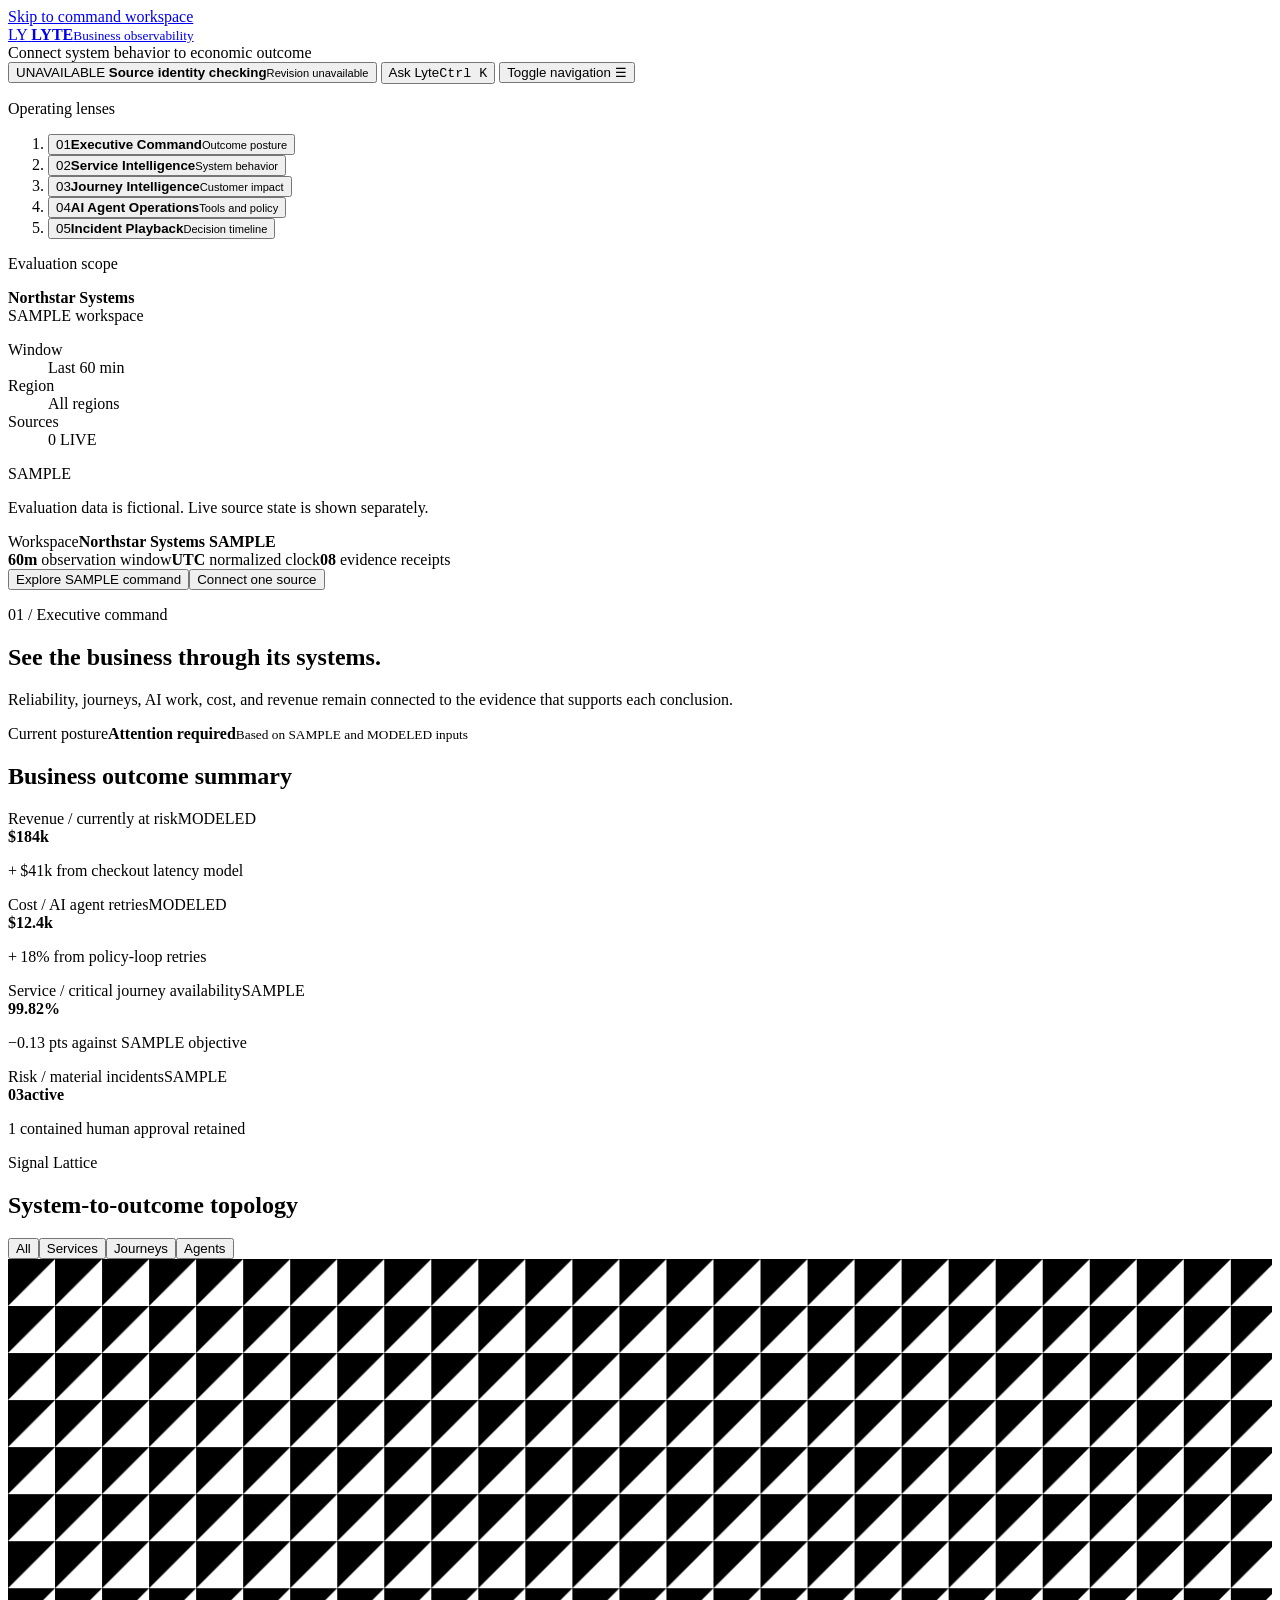
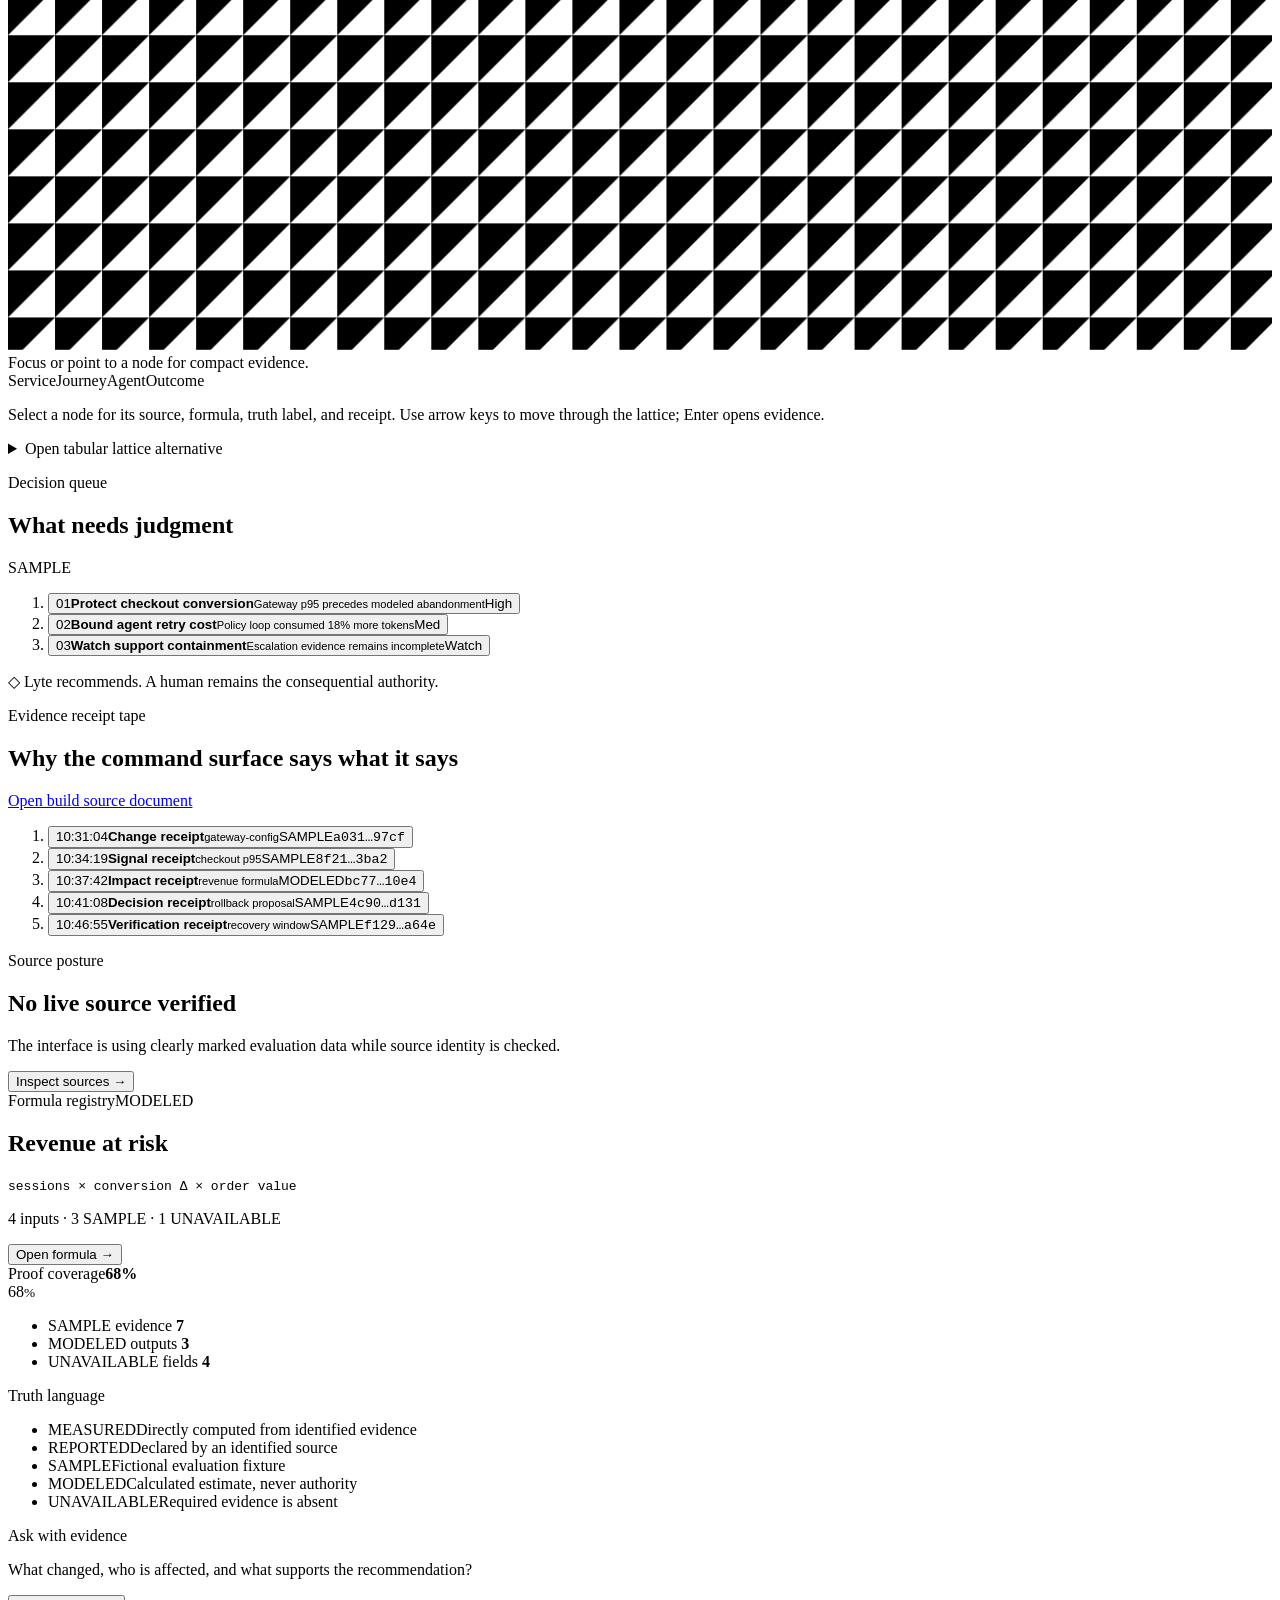
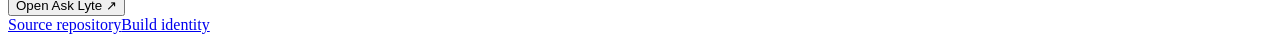
==== lyte/ui/index.html @ d98e23d5 "feat(lyte): ship Enterprise Signal Lattice v4 Operationalize the canonical Lyte enterprise runtime, " ====
<!doctype html>
<html lang="en" data-theme="night">
<head>
  <meta charset="utf-8">
  <meta name="viewport" content="width=device-width, initial-scale=1, viewport-fit=cover">
  <meta name="description" content="Lyte connects service, journey, AI-agent, cost, and business evidence without collapsing truth states.">
  <meta name="color-scheme" content="dark light">
  <meta name="theme-color" content="#080b0a">
  <title>Lyte — Business Observability Command</title>
  <link rel="stylesheet" href="/static/lyte/styles.css">
  <script src="/static/lyte/app.js" defer></script>
</head>
<body>
  <a class="skip-link" href="#main-content">Skip to command workspace</a>
  <div class="ambient-grid" aria-hidden="true"></div>

  <div class="app-shell">
    <header class="topbar">
      <a class="brand" href="#executive" aria-label="Lyte, Business Observability home">
        <span class="brand-mark" aria-hidden="true"><span>L</span><span>Y</span></span>
        <span class="brand-copy"><strong>LYTE</strong><small>Business observability</small></span>
      </a>

      <div class="mission-line" aria-label="Current operating focus">
        <span class="pulse-mark" aria-hidden="true"></span>
        <span>Connect system behavior to economic outcome</span>
      </div>

      <div class="topbar-actions">
        <button class="source-pill" id="source-button" type="button" aria-haspopup="dialog" aria-controls="source-dialog">
          <span class="truth-badge truth-unavailable" id="source-truth">UNAVAILABLE</span>
          <span class="source-pill-copy"><strong id="source-label">Source identity checking</strong><small id="source-revision">Revision unavailable</small></span>
        </button>
        <button class="ask-trigger" id="ask-open" type="button" aria-haspopup="dialog" aria-controls="ask-dialog">
          <span>Ask Lyte</span><kbd>Ctrl K</kbd>
        </button>
        <button class="icon-button mobile-menu" id="mobile-menu" type="button" aria-expanded="false" aria-controls="primary-sidebar">
          <span class="sr-only">Toggle navigation</span>
          <span aria-hidden="true">☰</span>
        </button>
      </div>
    </header>

    <aside class="sidebar" id="primary-sidebar">
      <nav class="primary-nav" aria-label="Lyte operating lenses">
        <p class="nav-label">Operating lenses</p>
        <ol>
          <li><button type="button" data-scene-target="executive" aria-current="page"><span class="nav-index">01</span><span><strong>Executive Command</strong><small>Outcome posture</small></span></button></li>
          <li><button type="button" data-scene-target="services"><span class="nav-index">02</span><span><strong>Service Intelligence</strong><small>System behavior</small></span></button></li>
          <li><button type="button" data-scene-target="journeys"><span class="nav-index">03</span><span><strong>Journey Intelligence</strong><small>Customer impact</small></span></button></li>
          <li><button type="button" data-scene-target="agents"><span class="nav-index">04</span><span><strong>AI Agent Operations</strong><small>Tools and policy</small></span></button></li>
          <li><button type="button" data-scene-target="incidents"><span class="nav-index">05</span><span><strong>Incident Playback</strong><small>Decision timeline</small></span></button></li>
        </ol>
      </nav>

      <section class="sidebar-scope" aria-labelledby="scope-title">
        <div class="section-label" id="scope-title">Evaluation scope</div>
        <p><strong>Northstar Systems</strong><br><span>SAMPLE workspace</span></p>
        <dl>
          <div><dt>Window</dt><dd>Last 60 min</dd></div>
          <div><dt>Region</dt><dd>All regions</dd></div>
          <div><dt>Sources</dt><dd id="sidebar-source-count">0 LIVE</dd></div>
        </dl>
      </section>

      <footer class="sidebar-footer">
        <span class="truth-badge truth-sample">SAMPLE</span>
        <p>Evaluation data is fictional. Live source state is shown separately.</p>
      </footer>
    </aside>

    <main id="main-content" tabindex="-1">
      <section class="workspace-bar" aria-label="Workspace context">
        <div><span class="section-label">Workspace</span><strong>Northstar Systems <span class="truth-badge truth-sample">SAMPLE</span></strong></div>
        <div class="workspace-context"><span><b>60m</b> observation window</span><span><b>UTC</b> normalized clock</span><span><b id="receipt-count">08</b> evidence receipts</span></div>
        <div class="workspace-actions"><button class="quiet-button" type="button" data-scene-target="services">Explore SAMPLE command</button><button class="quiet-button" type="button" data-open-source>Connect one source</button></div>
      </section>

      <section class="scene is-active" id="scene-executive" data-scene="executive" aria-labelledby="executive-title">
        <header class="scene-heading">
          <div><p class="eyebrow">01 / Executive command</p><h1 id="executive-title">See the business through its systems.</h1><p>Reliability, journeys, AI work, cost, and revenue remain connected to the evidence that supports each conclusion.</p></div>
          <div class="scene-posture"><span class="posture-orbit" aria-hidden="true"></span><div><span class="section-label">Current posture</span><strong>Attention required</strong><small>Based on SAMPLE and MODELED inputs</small></div></div>
        </header>

        <section class="outcome-grid" aria-labelledby="outcomes-title">
          <h2 class="sr-only" id="outcomes-title">Business outcome summary</h2>
          <article class="outcome-tile" data-outcome="revenue"><header><span>Revenue / currently at risk</span><span class="truth-badge truth-modeled">MODELED</span></header><strong>$184<span>k</span></strong><p><span class="delta delta-up">+ $41k</span> from checkout latency model</p><div class="microbar" aria-label="Modeled revenue risk, elevated"><span class="microbar-fill fill-68"></span></div></article>
          <article class="outcome-tile" data-outcome="agents"><header><span>Cost / AI agent retries</span><span class="truth-badge truth-modeled">MODELED</span></header><strong>$12.4<span>k</span></strong><p><span class="delta delta-up">+ 18%</span> from policy-loop retries</p><div class="microbar" aria-label="Modeled AI retry cost, moderate"><span class="microbar-fill fill-54"></span></div></article>
          <article class="outcome-tile" data-outcome="availability"><header><span>Service / critical journey availability</span><span class="truth-badge truth-sample">SAMPLE</span></header><strong>99.82<span>%</span></strong><p><span class="delta delta-down">−0.13 pts</span> against SAMPLE objective</p><div class="microbar" aria-label="99.82 percent sample availability"><span class="microbar-fill fill-82"></span></div></article>
          <article class="outcome-tile" data-outcome="incidents"><header><span>Risk / material incidents</span><span class="truth-badge truth-sample">SAMPLE</span></header><strong>03<span>active</span></strong><p><span class="delta delta-neutral">1 contained</span> human approval retained</p><div class="microbar" aria-label="Three sample incidents"><span class="microbar-fill fill-36"></span></div></article>
        </section>

        <div class="executive-grid">
          <section class="panel lattice-panel" aria-labelledby="lattice-title">
            <header class="panel-header">
              <div><p class="eyebrow">Signal Lattice</p><h2 id="lattice-title">System-to-outcome topology</h2></div>
              <div class="segmented-control" role="group" aria-label="Filter signal lattice"><button type="button" data-lattice-filter="all" aria-pressed="true">All</button><button type="button" data-lattice-filter="service" aria-pressed="false">Services</button><button type="button" data-lattice-filter="journey" aria-pressed="false">Journeys</button><button type="button" data-lattice-filter="agent" aria-pressed="false">Agents</button></div>
            </header>
            <div class="lattice-stage">
              <svg id="signal-lattice" viewBox="0 0 860 470" role="group" aria-labelledby="lattice-title" aria-describedby="lattice-instructions">
                <defs><pattern id="lattice-grid-pattern" width="32" height="32" patternUnits="userSpaceOnUse"><path class="lattice-grid-line" d="M 32 0 L 0 0 0 32"></path></pattern><marker id="edge-arrow" markerWidth="8" markerHeight="8" refX="7" refY="4" orient="auto"><path class="edge-arrow" d="M0,0 L8,4 L0,8 Z"></path></marker></defs>
                <rect class="lattice-grid-surface" width="860" height="470" fill="url(#lattice-grid-pattern)"></rect><g id="lattice-edges" aria-hidden="true"></g><g id="lattice-nodes"></g>
              </svg>
              <output class="lattice-preview" id="lattice-preview">Focus or point to a node for compact evidence.</output>
              <div class="lattice-key" aria-hidden="true"><span class="key-service">Service</span><span class="key-journey">Journey</span><span class="key-agent">Agent</span><span class="key-outcome">Outcome</span></div>
            </div>
            <p class="interaction-hint" id="lattice-instructions">Select a node for its source, formula, truth label, and receipt. Use arrow keys to move through the lattice; Enter opens evidence.</p>
            <details class="text-alternative"><summary>Open tabular lattice alternative</summary><div class="table-scroll" tabindex="0"><table><caption>Signal Lattice text alternative</caption><thead><tr><th scope="col">Node</th><th scope="col">Layer</th><th scope="col">State</th><th scope="col">Truth</th><th scope="col">Source</th></tr></thead><tbody>
              <tr><th scope="row">API gateway</th><td>Service</td><td>Elevated latency</td><td>SAMPLE</td><td>OTLP evaluation fixture</td></tr><tr><th scope="row">Identity policy</th><td>Service</td><td>Nominal</td><td>SAMPLE</td><td>OTLP evaluation fixture</td></tr><tr><th scope="row">Checkout journey</th><td>Journey</td><td>Degraded</td><td>MODELED</td><td>Journey impact model</td></tr><tr><th scope="row">Support journey</th><td>Journey</td><td>Watching</td><td>SAMPLE</td><td>Evaluation fixture</td></tr><tr><th scope="row">Resolution agent</th><td>Agent</td><td>Retrying</td><td>SAMPLE</td><td>Agent trace fixture</td></tr><tr><th scope="row">Policy agent</th><td>Agent</td><td>Constrained</td><td>SAMPLE</td><td>Policy receipt fixture</td></tr><tr><th scope="row">Revenue at risk</th><td>Outcome</td><td>$184k</td><td>MODELED</td><td>Economic impact model</td></tr><tr><th scope="row">Retention pressure</th><td>Outcome</td><td>Moderate</td><td>MODELED</td><td>Journey impact model</td></tr>
            </tbody></table></div></details>
          </section>

          <aside class="panel decision-stack" aria-labelledby="decision-title">
            <header class="panel-header"><div><p class="eyebrow">Decision queue</p><h2 id="decision-title">What needs judgment</h2></div><span class="truth-badge truth-sample">SAMPLE</span></header>
            <ol><li><button type="button" data-decision="checkout"><span class="decision-rank">01</span><span><strong>Protect checkout conversion</strong><small>Gateway p95 precedes modeled abandonment</small></span><span class="risk-high">High</span></button></li><li><button type="button" data-decision="agent"><span class="decision-rank">02</span><span><strong>Bound agent retry cost</strong><small>Policy loop consumed 18% more tokens</small></span><span class="risk-medium">Med</span></button></li><li><button type="button" data-decision="support"><span class="decision-rank">03</span><span><strong>Watch support containment</strong><small>Escalation evidence remains incomplete</small></span><span class="risk-watch">Watch</span></button></li></ol>
            <p class="authority-note"><span aria-hidden="true">◇</span> Lyte recommends. A human remains the consequential authority.</p>
          </aside>
        </div>
      </section>

      <section class="scene" id="scene-services" data-scene="services" aria-labelledby="services-title" hidden>
        <header class="scene-heading compact-heading"><div><p class="eyebrow">02 / Service intelligence</p><h1 id="services-title">Read the system as a living dependency graph.</h1><p>Latency, errors, change events, ownership, and customer consequences occupy one inspectable service surface.</p></div><div class="scene-stat"><span class="truth-badge truth-sample">SAMPLE</span><strong>7 / 9</strong><small>services within objective</small></div></header>
        <div class="scene-toolbar" role="group" aria-label="Filter services"><button type="button" data-service-filter="all" aria-pressed="true">All services <span>09</span></button><button type="button" data-service-filter="attention" aria-pressed="false">Needs attention <span>02</span></button><button type="button" data-service-filter="changed" aria-pressed="false">Recently changed <span>03</span></button></div>
        <div class="service-layout">
          <section class="panel service-map" aria-labelledby="service-map-title">
            <header class="panel-header"><div><p class="eyebrow">Dependency field</p><h2 id="service-map-title">Critical path services</h2></div><span class="freshness">SAMPLE · 10:42:18 UTC</span></header>
            <div class="service-cards">
              <article class="service-card state-attention" data-service-state="attention changed"><div class="service-card-top"><span class="service-symbol">GW</span><span class="truth-badge truth-sample">SAMPLE</span></div><h3>API gateway</h3><p>Routes checkout, account, and agent traffic.</p><dl><div><dt>p95</dt><dd>612 ms</dd></div><div><dt>Error</dt><dd>2.8%</dd></div><div><dt>Owner</dt><dd>Edge</dd></div></dl><button type="button" data-inspect-node="gateway">Inspect service evidence</button></article>
              <article class="service-card state-healthy" data-service-state="changed"><div class="service-card-top"><span class="service-symbol">ID</span><span class="truth-badge truth-sample">SAMPLE</span></div><h3>Identity policy</h3><p>Evaluates authentication and authorization.</p><dl><div><dt>p95</dt><dd>84 ms</dd></div><div><dt>Error</dt><dd>0.1%</dd></div><div><dt>Owner</dt><dd>Trust</dd></div></dl><button type="button" data-inspect-node="identity">Inspect service evidence</button></article>
              <article class="service-card state-attention" data-service-state="attention"><div class="service-card-top"><span class="service-symbol">CK</span><span class="truth-badge truth-sample">SAMPLE</span></div><h3>Checkout core</h3><p>Prices, reserves, and commits customer orders.</p><dl><div><dt>p95</dt><dd>884 ms</dd></div><div><dt>Error</dt><dd>1.9%</dd></div><div><dt>Owner</dt><dd>Commerce</dd></div></dl><button type="button" data-inspect-node="checkout">Inspect journey evidence</button></article>
              <article class="service-card state-healthy" data-service-state="changed"><div class="service-card-top"><span class="service-symbol">RC</span><span class="truth-badge truth-sample">SAMPLE</span></div><h3>Receipt ledger</h3><p>Preserves evidence and decision lineage.</p><dl><div><dt>p95</dt><dd>112 ms</dd></div><div><dt>Error</dt><dd>0.0%</dd></div><div><dt>Owner</dt><dd>Evidence</dd></div></dl><button type="button" data-receipt="rcpt-sample-8f21">Inspect receipt chain</button></article>
            </div>
          </section>
          <aside class="panel change-rail" aria-labelledby="change-title"><header class="panel-header"><div><p class="eyebrow">Change correlation</p><h2 id="change-title">What moved first</h2></div></header><ol class="event-rail"><li><time>10:31</time><span><strong>gateway-config</strong><small>Timeout policy changed</small></span><span class="truth-badge truth-sample">SAMPLE</span></li><li><time>10:34</time><span><strong>checkout p95</strong><small>Threshold crossed</small></span><span class="truth-badge truth-sample">SAMPLE</span></li><li><time>10:37</time><span><strong>conversion model</strong><small>Risk estimate increased</small></span><span class="truth-badge truth-modeled">MODELED</span></li></ol></aside>
        </div>
      </section>

      <section class="scene" id="scene-journeys" data-scene="journeys" aria-labelledby="journeys-title" hidden>
        <header class="scene-heading compact-heading"><div><p class="eyebrow">03 / Journey intelligence</p><h1 id="journeys-title">Follow customer intent across service boundaries.</h1><p>Journey health stays traceable to steps, services, economic formulas, and the evidence coverage behind the model.</p></div><div class="scene-stat"><span class="truth-badge truth-modeled">MODELED</span><strong>$184k</strong><small>revenue currently at risk</small></div></header>
        <section class="panel journey-canvas" aria-labelledby="journey-canvas-title">
          <header class="panel-header"><div><p class="eyebrow">Checkout conversion</p><h2 id="journey-canvas-title">Journey pressure map</h2></div><div class="journey-score"><span>Health</span><strong>72</strong><small>/ 100 · MODELED</small></div></header>
          <ol class="journey-steps" aria-label="Checkout journey steps"><li><button type="button" data-journey-step="discover" aria-pressed="true"><span class="step-index">01</span><span><strong>Discover</strong><small>Nominal</small></span><span class="step-state state-good">98</span></button></li><li><button type="button" data-journey-step="configure" aria-pressed="false"><span class="step-index">02</span><span><strong>Configure</strong><small>Watching</small></span><span class="step-state state-watch">88</span></button></li><li><button type="button" data-journey-step="checkout" aria-pressed="false"><span class="step-index">03</span><span><strong>Checkout</strong><small>Degraded</small></span><span class="step-state state-bad">61</span></button></li><li><button type="button" data-journey-step="activate" aria-pressed="false"><span class="step-index">04</span><span><strong>Activate</strong><small>Nominal</small></span><span class="step-state state-good">96</span></button></li></ol>
          <div class="journey-detail" id="journey-detail" aria-live="polite"><div><span class="section-label">Selected step</span><h3 id="journey-step-name">Discover</h3><p id="journey-step-summary">Acquisition traffic enters through the product catalog with no modeled material impact.</p></div><dl><div><dt>Service</dt><dd id="journey-service">catalog-edge</dd></div><div><dt>Signal</dt><dd id="journey-signal">p95 146 ms</dd></div><div><dt>Outcome</dt><dd id="journey-outcome">No material impact</dd></div><div><dt>Truth</dt><dd><span class="truth-badge truth-sample" id="journey-truth">SAMPLE</span></dd></div></dl></div>
        </section>
        <div class="two-panel-grid">
          <section class="panel formula-card" aria-labelledby="formula-title"><header class="panel-header"><div><p class="eyebrow">Economic formula</p><h2 id="formula-title">Revenue at risk</h2></div><span class="truth-badge truth-modeled">MODELED</span></header><code>affected_sessions × baseline_conversion × observed_delta × order_value</code><p>Every term is exposed. Missing baselines return <span class="truth-badge truth-unavailable">UNAVAILABLE</span>, never zero.</p><button type="button" data-decision="checkout">Inspect formula inputs</button></section>
          <section class="panel coverage-card" aria-labelledby="coverage-title"><header class="panel-header"><div><p class="eyebrow">Evidence coverage</p><h2 id="coverage-title">Model support</h2></div><strong>75%</strong></header><ul><li><span>Service latency</span><span class="truth-badge truth-sample">SAMPLE</span></li><li><span>Session volume</span><span class="truth-badge truth-sample">SAMPLE</span></li><li><span>Order value</span><span class="truth-badge truth-sample">SAMPLE</span></li><li><span>Customer segment</span><span class="truth-badge truth-unavailable">UNAVAILABLE</span></li></ul></section>
        </div>
      </section>

      <section class="scene" id="scene-agents" data-scene="agents" aria-labelledby="agents-title" hidden>
        <header class="scene-heading compact-heading"><div><p class="eyebrow">04 / AI agent operations</p><h1 id="agents-title">Observe agent work without granting silent authority.</h1><p>Tool calls, policy decisions, retries, cost, handoffs, and human approvals stay on the same evidence plane.</p></div><div class="scene-stat"><span class="truth-badge truth-sample">SAMPLE</span><strong>94.1%</strong><small>policy-conformant runs</small></div></header>
        <div class="agent-layout">
          <section class="panel agent-fleet" aria-labelledby="agent-fleet-title"><header class="panel-header"><div><p class="eyebrow">Agent fleet</p><h2 id="agent-fleet-title">Active evaluation runs</h2></div><span class="freshness">SAMPLE · 12 runs</span></header>
            <div class="agent-row agent-warning"><span class="agent-glyph" aria-hidden="true">R</span><span><strong>Resolution agent</strong><small>Incident triage · 4 tool calls</small></span><span><b>3 retries</b><small>$4.82 MODELED</small></span><span class="truth-badge truth-sample">SAMPLE</span><button type="button" data-inspect-node="resolution-agent">Inspect run</button></div>
            <div class="agent-row"><span class="agent-glyph" aria-hidden="true">P</span><span><strong>Policy agent</strong><small>Authorization review · 7 gates</small></span><span><b>0 retries</b><small>$0.94 MODELED</small></span><span class="truth-badge truth-sample">SAMPLE</span><button type="button" data-inspect-node="policy-agent">Inspect run</button></div>
            <div class="agent-row"><span class="agent-glyph" aria-hidden="true">C</span><span><strong>Cost analyst</strong><small>Variance explanation · 2 sources</small></span><span><b>1 retry</b><small>$1.18 MODELED</small></span><span class="truth-badge truth-sample">SAMPLE</span><button type="button" data-receipt="rcpt-sample-4c90">Inspect run</button></div>
          </section>
          <aside class="panel authority-rail" aria-labelledby="authority-title"><header class="panel-header"><div><p class="eyebrow">Authority boundary</p><h2 id="authority-title">Consequential action gate</h2></div></header><div class="authority-core"><span aria-hidden="true">◇</span><strong>Human approval required</strong><p>No evaluation agent can change production, customer, financial, legal, or security state.</p></div><ol><li class="is-complete"><span>01</span><p><strong>Evidence gathered</strong><small>SAMPLE trace set</small></p></li><li class="is-complete"><span>02</span><p><strong>Policy evaluated</strong><small>7 constraints passed</small></p></li><li class="is-current"><span>03</span><p><strong>Human review</strong><small>Awaiting named authority</small></p></li><li><span>04</span><p><strong>Action receipt</strong><small>Not created</small></p></li></ol></aside>
        </div>
        <section class="panel tool-trace" aria-labelledby="tool-trace-title"><header class="panel-header"><div><p class="eyebrow">Tool-call lineage</p><h2 id="tool-trace-title">Resolution agent / run sample-4b17</h2></div><span class="truth-badge truth-sample">SAMPLE</span></header><ol><li><time>10:38:12.041</time><span><b>read_service_health</b><small>gateway, checkout-core</small></span><em>ALLOW</em></li><li><time>10:38:12.284</time><span><b>query_receipts</b><small>incident sample-inc-204</small></span><em>ALLOW</em></li><li><time>10:38:12.631</time><span><b>propose_rollback</b><small>gateway-config sample-r17</small></span><em class="gate-review">REVIEW</em></li></ol></section>
      </section>

      <section class="scene" id="scene-incidents" data-scene="incidents" aria-labelledby="incidents-title" hidden>
        <header class="scene-heading compact-heading"><div><p class="eyebrow">05 / Incident playback</p><h1 id="incidents-title">Replay what changed, what was known, and who decided.</h1><p>A source-bound timeline preserves system signals, customer impact, agent work, human judgment, and verification as separate events.</p></div><div class="scene-stat"><span class="truth-badge truth-sample">SAMPLE</span><strong>INC-204</strong><small>checkout latency</small></div></header>
        <section class="panel playback" aria-labelledby="playback-title">
          <header class="panel-header"><div><p class="eyebrow">Decision timeline</p><h2 id="playback-title">Incident INC-204</h2></div><div class="playback-controls"><button type="button" id="playback-toggle" aria-pressed="false"><span aria-hidden="true">▶</span><span>Play</span></button><output id="playback-position" for="incident-scrubber">10:31:04 · Change observed</output></div></header>
          <label class="scrubber-label" for="incident-scrubber"><span>10:31</span><span>10:46</span></label><input id="incident-scrubber" type="range" min="0" max="4" step="1" value="0" aria-label="Incident playback time">
          <ol class="playback-events"><li><button type="button" data-playback-index="0" aria-current="step"><time>10:31:04</time><span><strong>Change observed</strong><small>gateway timeout policy</small></span><span class="truth-badge truth-sample">SAMPLE</span></button></li><li><button type="button" data-playback-index="1"><time>10:34:19</time><span><strong>Service objective crossed</strong><small>checkout-core p95</small></span><span class="truth-badge truth-sample">SAMPLE</span></button></li><li><button type="button" data-playback-index="2"><time>10:37:42</time><span><strong>Business impact modeled</strong><small>conversion and revenue</small></span><span class="truth-badge truth-modeled">MODELED</span></button></li><li><button type="button" data-playback-index="3"><time>10:41:08</time><span><strong>Rollback proposed</strong><small>agent recommendation</small></span><span class="truth-badge truth-sample">SAMPLE</span></button></li><li><button type="button" data-playback-index="4"><time>10:46:55</time><span><strong>Recovery verified</strong><small>human-approved observation</small></span><span class="truth-badge truth-sample">SAMPLE</span></button></li></ol>
          <div class="playback-detail" aria-live="polite"><span class="event-orbit" aria-hidden="true"></span><div><span class="section-label" id="playback-kind">SYSTEM CHANGE · SAMPLE</span><h3 id="playback-event-title">Gateway timeout policy changed</h3><p id="playback-event-copy">Evaluation fixture sample-r17 changed the upstream timeout from 800 ms to 400 ms. No production action is represented.</p></div><dl><div><dt>Source</dt><dd id="playback-source">GitHub fixture</dd></div><div><dt>Receipt</dt><dd id="playback-receipt">rcpt-sample-a031</dd></div></dl></div>
        </section>
        <div class="two-panel-grid"><section class="panel verification-card" aria-labelledby="verification-title"><header class="panel-header"><div><p class="eyebrow">Recovery proof</p><h2 id="verification-title">Verification stayed separate</h2></div><span class="truth-badge truth-sample">SAMPLE</span></header><dl><div><dt>Service p95</dt><dd>212 ms</dd></div><div><dt>Error rate</dt><dd>0.2%</dd></div><div><dt>Journey health</dt><dd>92 / 100 <small>MODELED</small></dd></div><div><dt>Human approver</dt><dd>Evaluation operator</dd></div></dl></section><section class="panel counterfactual-card" aria-labelledby="counterfactual-title"><header class="panel-header"><div><p class="eyebrow">Counterfactual</p><h2 id="counterfactual-title">If no action was taken</h2></div><span class="truth-badge truth-modeled">MODELED</span></header><p class="counterfactual-value">$263k <small>estimated revenue at risk over 4h</small></p><button type="button" data-decision="checkout">Inspect assumptions</button></section></div>
      </section>

      <section class="evidence-section" aria-labelledby="evidence-tape-title">
        <header class="panel-header"><div><p class="eyebrow">Evidence receipt tape</p><h2 id="evidence-tape-title">Why the command surface says what it says</h2></div><a href="/.well-known/szl-source.json">Open build source document</a></header>
        <ol class="evidence-tape"><li><button type="button" data-receipt="rcpt-sample-a031"><time>10:31:04</time><span><strong>Change receipt</strong><small>gateway-config</small></span><span class="truth-badge truth-sample">SAMPLE</span><code>a031…97cf</code></button></li><li><button type="button" data-receipt="rcpt-sample-8f21"><time>10:34:19</time><span><strong>Signal receipt</strong><small>checkout p95</small></span><span class="truth-badge truth-sample">SAMPLE</span><code>8f21…3ba2</code></button></li><li><button type="button" data-receipt="rcpt-model-bc77"><time>10:37:42</time><span><strong>Impact receipt</strong><small>revenue formula</small></span><span class="truth-badge truth-modeled">MODELED</span><code>bc77…10e4</code></button></li><li><button type="button" data-receipt="rcpt-sample-4c90"><time>10:41:08</time><span><strong>Decision receipt</strong><small>rollback proposal</small></span><span class="truth-badge truth-sample">SAMPLE</span><code>4c90…d131</code></button></li><li><button type="button" data-receipt="rcpt-sample-f129"><time>10:46:55</time><span><strong>Verification receipt</strong><small>recovery window</small></span><span class="truth-badge truth-sample">SAMPLE</span><code>f129…a64e</code></button></li></ol>
      </section>
    </main>

    <aside class="evidence-rail" aria-label="Source, formula, and proof status">
      <section class="rail-panel source-panel"><header><span class="section-label">Source posture</span><span class="status-light status-unknown" id="source-light" aria-hidden="true"></span></header><h2 id="rail-source-title">No live source verified</h2><p id="rail-source-copy">The interface is using clearly marked evaluation data while source identity is checked.</p><button class="rail-action" type="button" data-open-source>Inspect sources <span aria-hidden="true">→</span></button></section>
      <section class="rail-panel"><header><span class="section-label">Formula registry</span><span class="truth-badge truth-modeled">MODELED</span></header><h2>Revenue at risk</h2><code>sessions × conversion Δ × order value</code><p>4 inputs · 3 SAMPLE · 1 UNAVAILABLE</p><button class="rail-action" type="button" data-decision="checkout">Open formula <span aria-hidden="true">→</span></button></section>
      <section class="rail-panel"><header><span class="section-label">Proof coverage</span><strong>68%</strong></header><div class="coverage-ring" role="img" aria-label="Sample proof coverage 68 percent"><span>68<small>%</small></span></div><ul class="coverage-legend"><li><span class="legend-dot dot-sample"></span>SAMPLE evidence <b>7</b></li><li><span class="legend-dot dot-modeled"></span>MODELED outputs <b>3</b></li><li><span class="legend-dot dot-unavailable"></span>UNAVAILABLE fields <b>4</b></li></ul></section>
      <section class="rail-panel truth-legend"><header><span class="section-label">Truth language</span></header><ul><li><span class="truth-badge truth-measured">MEASURED</span><span>Directly computed from identified evidence</span></li><li><span class="truth-badge truth-reported">REPORTED</span><span>Declared by an identified source</span></li><li><span class="truth-badge truth-sample">SAMPLE</span><span>Fictional evaluation fixture</span></li><li><span class="truth-badge truth-modeled">MODELED</span><span>Calculated estimate, never authority</span></li><li><span class="truth-badge truth-unavailable">UNAVAILABLE</span><span>Required evidence is absent</span></li></ul></section>
      <section class="rail-panel command-prompt"><span class="section-label">Ask with evidence</span><p>What changed, who is affected, and what supports the recommendation?</p><button type="button" data-open-ask>Open Ask Lyte <span aria-hidden="true">↗</span></button></section>
      <footer class="rail-footer"><a href="https://github.com/szl-holdings/lyte-services" rel="noopener">Source repository</a><a href="/api/build-info">Build identity</a></footer>
    </aside>
  </div>

  <div class="drawer-scrim" id="drawer-scrim" hidden></div>
  <aside class="detail-drawer" id="signal-drawer" role="dialog" aria-modal="false" aria-labelledby="drawer-title" aria-describedby="drawer-summary" hidden>
    <header><div><p class="eyebrow" id="drawer-kicker">Signal evidence</p><h2 id="drawer-title">Signal detail</h2></div><button class="icon-button" id="drawer-close" type="button"><span class="sr-only">Close signal detail</span><span aria-hidden="true">×</span></button></header>
    <div class="drawer-body"><span class="truth-badge truth-unavailable" id="drawer-truth">UNAVAILABLE</span><p id="drawer-summary">Select a signal to inspect its evidence.</p><dl><div><dt>Source</dt><dd id="drawer-source">UNAVAILABLE</dd></div><div><dt>Formula</dt><dd id="drawer-formula">UNAVAILABLE</dd></div><div><dt>Receipt</dt><dd id="drawer-receipt">UNAVAILABLE</dd></div><div><dt>Observed at</dt><dd id="drawer-observed">UNAVAILABLE</dd></div></dl><section><h3>Why it matters</h3><p id="drawer-impact">No evidence selected.</p></section></div>
  </aside>

  <dialog class="command-dialog" id="ask-dialog" aria-labelledby="ask-title">
    <div class="dialog-shell">
      <header><div><p class="eyebrow">Evidence-grounded command palette</p><h2 id="ask-title">Ask Lyte</h2></div><button class="icon-button" type="button" data-dialog-close="ask-dialog"><span class="sr-only">Close Ask Lyte</span><span aria-hidden="true">×</span></button></header>
      <form id="ask-form"><label for="ask-input">Question for this workspace</label><div class="ask-field"><input id="ask-input" name="question" type="text" minlength="3" maxlength="600" required autocomplete="off" placeholder="What changed before checkout revenue risk increased?"><button type="submit">Ask with evidence</button></div><div class="prompt-chips" aria-label="Suggested questions"><button type="button" data-ask-prompt="What changed before checkout degraded?">What changed?</button><button type="button" data-ask-prompt="Which customers are modeled to be affected?">Who is affected?</button><button type="button" data-ask-prompt="What evidence supports the rollback recommendation?">Show the evidence</button></div></form>
      <section class="ask-result" id="ask-result" aria-live="polite" aria-busy="false"><header><span class="truth-badge truth-unavailable" id="ask-truth">UNAVAILABLE</span><span id="ask-result-state">No answer requested</span></header><p id="ask-answer">Ask Lyte returns an answer, truth label, and source references when the API is available.</p><ul id="ask-sources"><li>No evidence references returned.</li></ul></section>
      <footer><span>Ctrl/Command + K opens this palette</span><span>Esc closes</span></footer>
    </div>
  </dialog>

  <dialog class="source-dialog" id="source-dialog" aria-labelledby="source-dialog-title">
    <div class="dialog-shell"><header><div><p class="eyebrow">Source and revision status</p><h2 id="source-dialog-title">Evidence connections</h2></div><button class="icon-button" type="button" data-dialog-close="source-dialog"><span class="sr-only">Close source status</span><span aria-hidden="true">×</span></button></header><p class="dialog-intro">A reachable endpoint is not automatically a live data source. Each connection retains its own truth and availability state.</p><div class="source-list"><article><span class="source-icon" aria-hidden="true">GH</span><div><strong>GitHub Actions</strong><small id="github-source-copy">Read-only source not verified</small></div><span class="truth-badge truth-unavailable" id="github-source-truth">UNAVAILABLE</span></article><article><span class="source-icon" aria-hidden="true">OT</span><div><strong>OpenTelemetry</strong><small>Evaluation fixture only</small></div><span class="truth-badge truth-sample">SAMPLE</span></article><article><span class="source-icon" aria-hidden="true">CX</span><div><strong>Customer journey events</strong><small>Evaluation fixture only</small></div><span class="truth-badge truth-sample">SAMPLE</span></article><article><span class="source-icon" aria-hidden="true">$</span><div><strong>Economic baselines</strong><small>No live baseline configured</small></div><span class="truth-badge truth-unavailable">UNAVAILABLE</span></article></div><footer><a href="/api/lyte/v2/sources">Open source API</a><button type="button" data-dialog-close="source-dialog">Done</button></footer></div>
  </dialog>

  <div class="sr-only" id="app-live" role="status" aria-live="polite" aria-atomic="true"></div>
  <noscript><div class="noscript-banner">Lyte requires JavaScript for the interactive lattice and command palette. The tabular evidence alternative remains available above.</div></noscript>
</body>
</html>
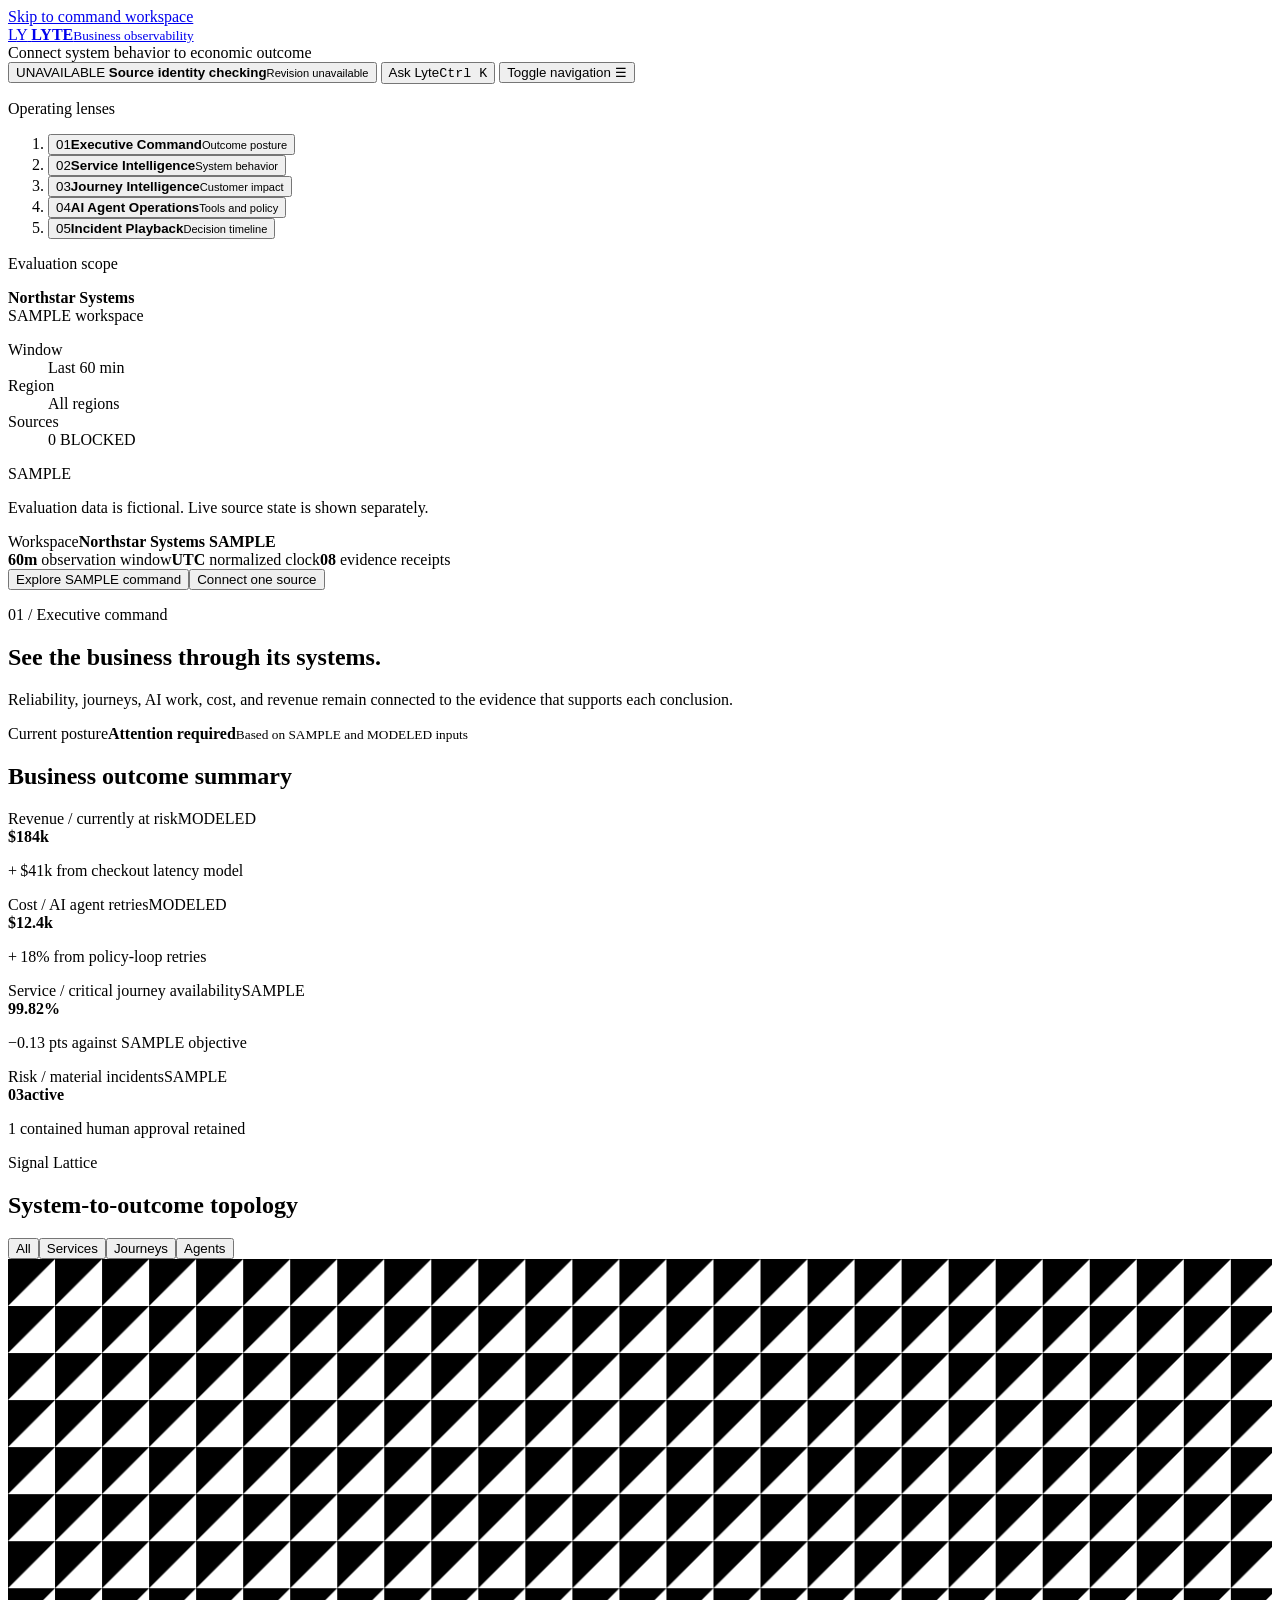
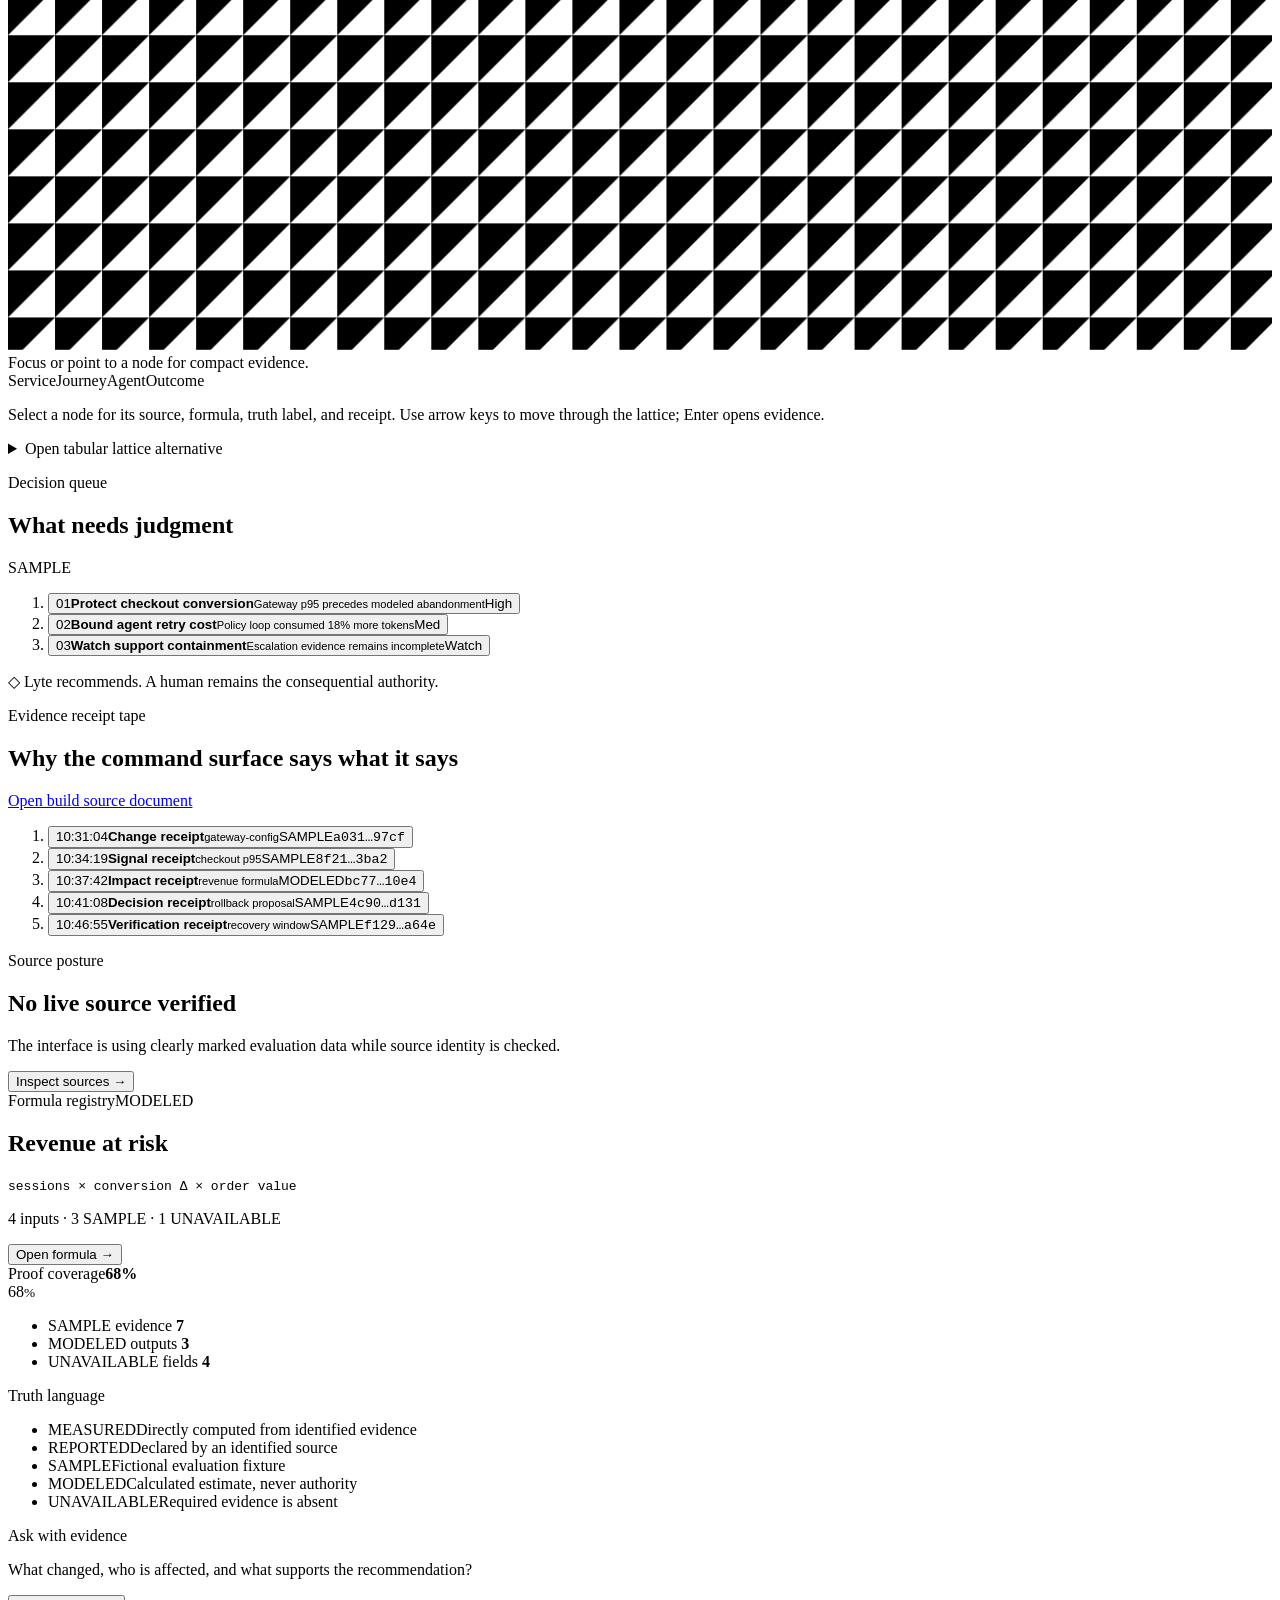
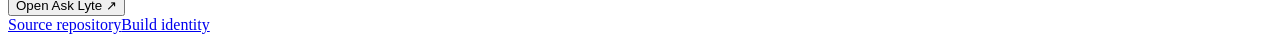
==== commit 1086f2de: "fix(ui): source paint and lenses fail closed on reachability HTTP 200 / CONNECTED / OBSERVED cannot " ====
--- a/lyte/ui/index.html
+++ b/lyte/ui/index.html
@@ -59,7 +59,7 @@
         <dl>
           <div><dt>Window</dt><dd>Last 60 min</dd></div>
           <div><dt>Region</dt><dd>All regions</dd></div>
-          <div><dt>Sources</dt><dd id="sidebar-source-count">0 LIVE</dd></div>
+          <div><dt>Sources</dt><dd id="sidebar-source-count">0 BLOCKED</dd></div>
         </dl>
       </section>
 
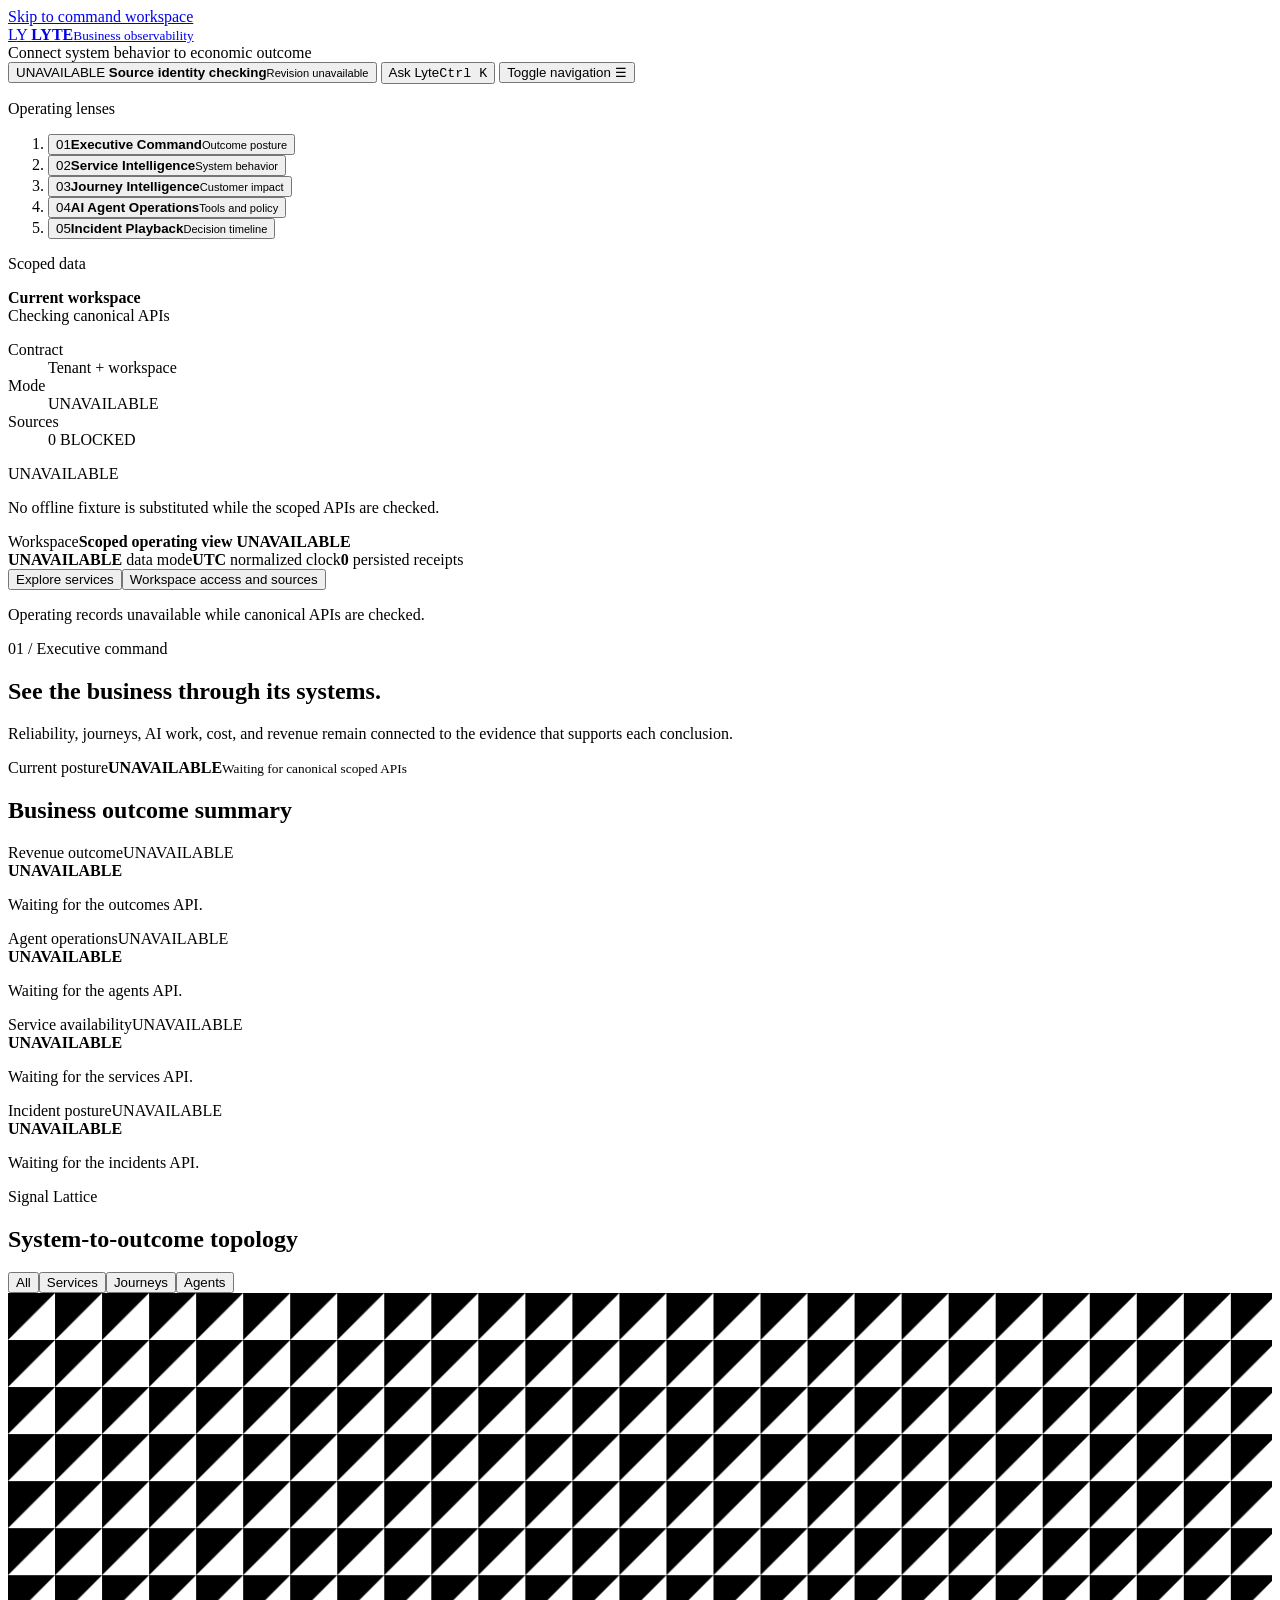
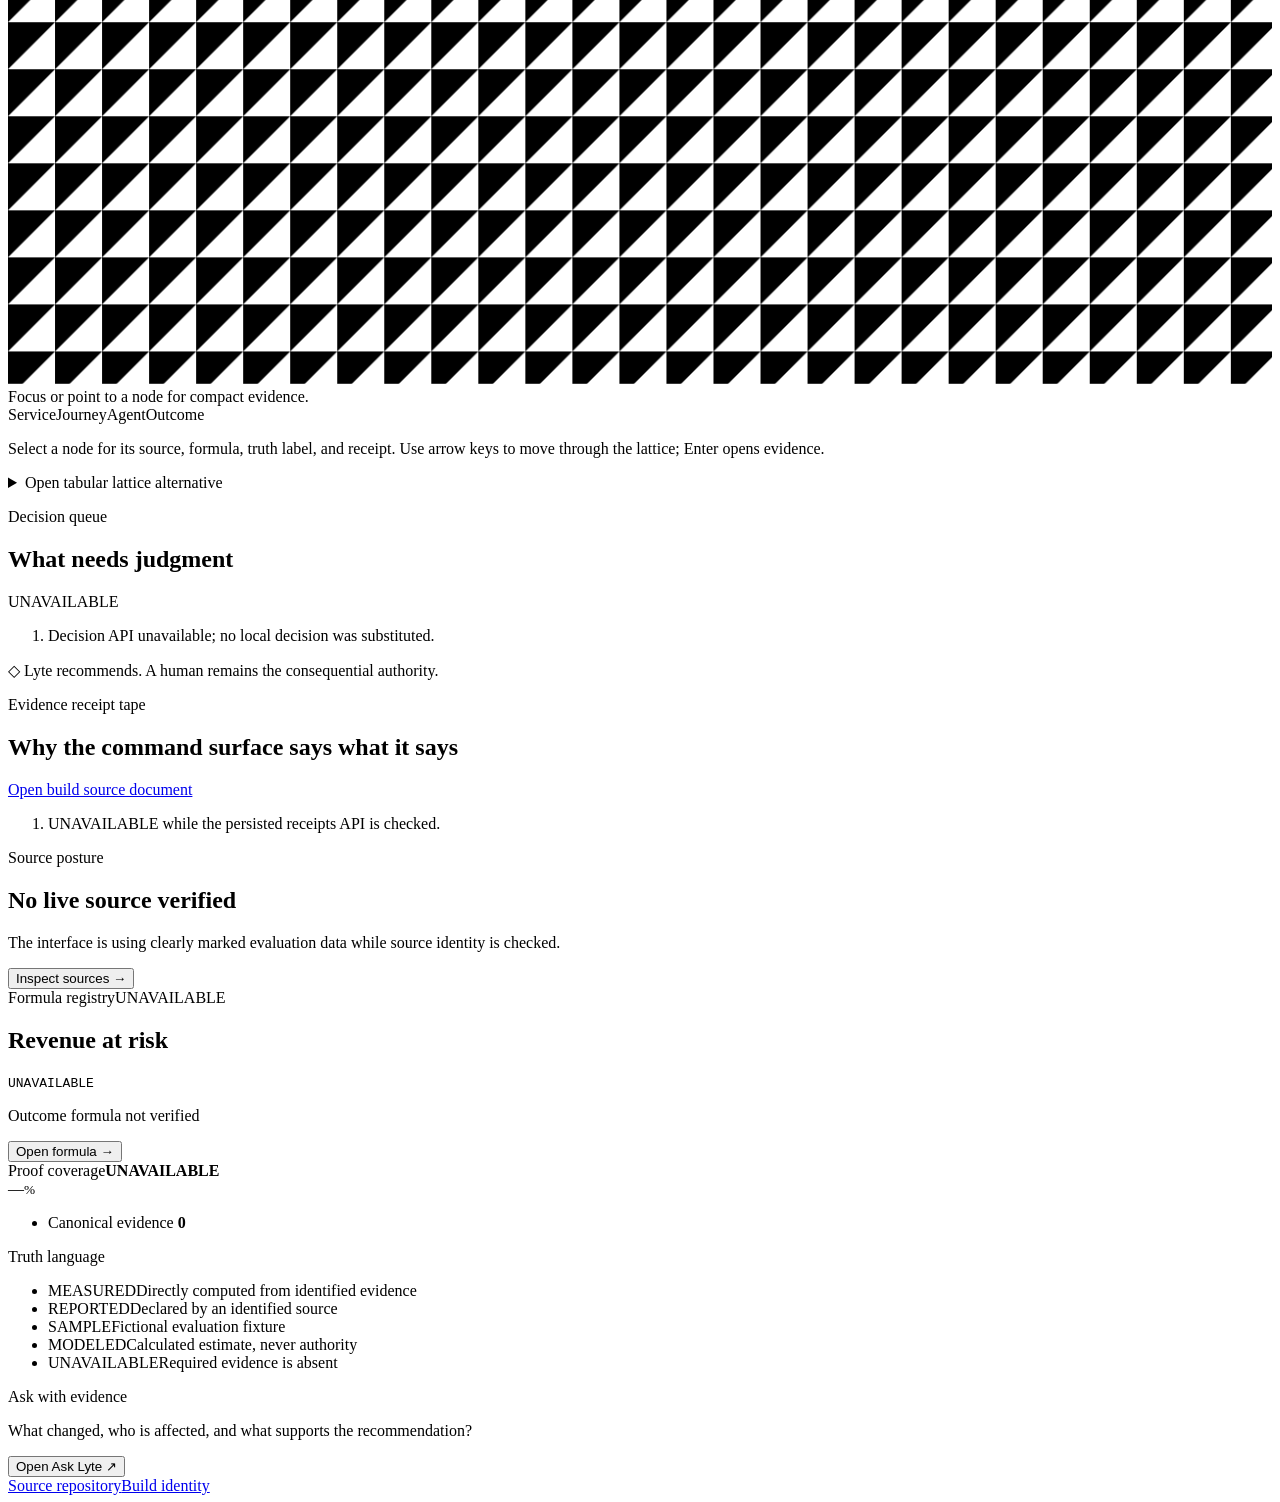
==== commit ff4cdd5a: "fix(lyte): close persisted runtime and release proof gaps" ====
--- a/lyte/ui/index.html
+++ b/lyte/ui/index.html
@@ -54,40 +54,41 @@
       </nav>
 
       <section class="sidebar-scope" aria-labelledby="scope-title">
-        <div class="section-label" id="scope-title">Evaluation scope</div>
-        <p><strong>Northstar Systems</strong><br><span>SAMPLE workspace</span></p>
+        <div class="section-label" id="scope-title">Scoped data</div>
+        <p><strong id="scope-name">Current workspace</strong><br><span id="scope-mode">Checking canonical APIs</span></p>
         <dl>
-          <div><dt>Window</dt><dd>Last 60 min</dd></div>
-          <div><dt>Region</dt><dd>All regions</dd></div>
+          <div><dt>Contract</dt><dd>Tenant + workspace</dd></div>
+          <div><dt>Mode</dt><dd id="sidebar-data-mode">UNAVAILABLE</dd></div>
           <div><dt>Sources</dt><dd id="sidebar-source-count">0 BLOCKED</dd></div>
         </dl>
       </section>
 
       <footer class="sidebar-footer">
-        <span class="truth-badge truth-sample">SAMPLE</span>
-        <p>Evaluation data is fictional. Live source state is shown separately.</p>
+        <span class="truth-badge truth-unavailable" id="sidebar-truth">UNAVAILABLE</span>
+        <p id="sidebar-truth-copy">No offline fixture is substituted while the scoped APIs are checked.</p>
       </footer>
     </aside>
 
     <main id="main-content" tabindex="-1">
       <section class="workspace-bar" aria-label="Workspace context">
-        <div><span class="section-label">Workspace</span><strong>Northstar Systems <span class="truth-badge truth-sample">SAMPLE</span></strong></div>
-        <div class="workspace-context"><span><b>60m</b> observation window</span><span><b>UTC</b> normalized clock</span><span><b id="receipt-count">08</b> evidence receipts</span></div>
-        <div class="workspace-actions"><button class="quiet-button" type="button" data-scene-target="services">Explore SAMPLE command</button><button class="quiet-button" type="button" data-open-source>Connect one source</button></div>
-      </section>
+        <div><span class="section-label">Workspace</span><strong>Scoped operating view <span class="truth-badge truth-unavailable" id="workspace-truth">UNAVAILABLE</span></strong></div>
+        <div class="workspace-context"><span><b id="workspace-data-mode">UNAVAILABLE</b> data mode</span><span><b>UTC</b> normalized clock</span><span><b id="receipt-count">0</b> persisted receipts</span></div>
+        <div class="workspace-actions"><button class="quiet-button" type="button" data-scene-target="services">Explore services</button><button class="quiet-button" type="button" data-open-source>Workspace access and sources</button></div>
+      </section>
+      <p class="workspace-coverage" id="workspace-coverage" role="status">Operating records unavailable while canonical APIs are checked.</p>
 
       <section class="scene is-active" id="scene-executive" data-scene="executive" aria-labelledby="executive-title">
         <header class="scene-heading">
           <div><p class="eyebrow">01 / Executive command</p><h1 id="executive-title">See the business through its systems.</h1><p>Reliability, journeys, AI work, cost, and revenue remain connected to the evidence that supports each conclusion.</p></div>
-          <div class="scene-posture"><span class="posture-orbit" aria-hidden="true"></span><div><span class="section-label">Current posture</span><strong>Attention required</strong><small>Based on SAMPLE and MODELED inputs</small></div></div>
+          <div class="scene-posture"><span class="posture-orbit" aria-hidden="true"></span><div><span class="section-label">Current posture</span><strong id="executive-posture">UNAVAILABLE</strong><small id="executive-posture-copy">Waiting for canonical scoped APIs</small></div></div>
         </header>
 
         <section class="outcome-grid" aria-labelledby="outcomes-title">
           <h2 class="sr-only" id="outcomes-title">Business outcome summary</h2>
-          <article class="outcome-tile" data-outcome="revenue"><header><span>Revenue / currently at risk</span><span class="truth-badge truth-modeled">MODELED</span></header><strong>$184<span>k</span></strong><p><span class="delta delta-up">+ $41k</span> from checkout latency model</p><div class="microbar" aria-label="Modeled revenue risk, elevated"><span class="microbar-fill fill-68"></span></div></article>
-          <article class="outcome-tile" data-outcome="agents"><header><span>Cost / AI agent retries</span><span class="truth-badge truth-modeled">MODELED</span></header><strong>$12.4<span>k</span></strong><p><span class="delta delta-up">+ 18%</span> from policy-loop retries</p><div class="microbar" aria-label="Modeled AI retry cost, moderate"><span class="microbar-fill fill-54"></span></div></article>
-          <article class="outcome-tile" data-outcome="availability"><header><span>Service / critical journey availability</span><span class="truth-badge truth-sample">SAMPLE</span></header><strong>99.82<span>%</span></strong><p><span class="delta delta-down">−0.13 pts</span> against SAMPLE objective</p><div class="microbar" aria-label="99.82 percent sample availability"><span class="microbar-fill fill-82"></span></div></article>
-          <article class="outcome-tile" data-outcome="incidents"><header><span>Risk / material incidents</span><span class="truth-badge truth-sample">SAMPLE</span></header><strong>03<span>active</span></strong><p><span class="delta delta-neutral">1 contained</span> human approval retained</p><div class="microbar" aria-label="Three sample incidents"><span class="microbar-fill fill-36"></span></div></article>
+          <article class="outcome-tile" data-outcome="revenue"><header><span>Revenue outcome</span><span class="truth-badge truth-unavailable">UNAVAILABLE</span></header><strong>UNAVAILABLE</strong><p>Waiting for the outcomes API.</p><div class="microbar" aria-label="Revenue outcome unavailable"><span class="microbar-fill"></span></div></article>
+          <article class="outcome-tile" data-outcome="agents"><header><span>Agent operations</span><span class="truth-badge truth-unavailable">UNAVAILABLE</span></header><strong>UNAVAILABLE</strong><p>Waiting for the agents API.</p><div class="microbar" aria-label="Agent operations unavailable"><span class="microbar-fill"></span></div></article>
+          <article class="outcome-tile" data-outcome="availability"><header><span>Service availability</span><span class="truth-badge truth-unavailable">UNAVAILABLE</span></header><strong>UNAVAILABLE</strong><p>Waiting for the services API.</p><div class="microbar" aria-label="Service availability unavailable"><span class="microbar-fill"></span></div></article>
+          <article class="outcome-tile" data-outcome="incidents"><header><span>Incident posture</span><span class="truth-badge truth-unavailable">UNAVAILABLE</span></header><strong>UNAVAILABLE</strong><p>Waiting for the incidents API.</p><div class="microbar" aria-label="Incident posture unavailable"><span class="microbar-fill"></span></div></article>
         </section>
 
         <div class="executive-grid">
@@ -105,83 +106,72 @@
               <div class="lattice-key" aria-hidden="true"><span class="key-service">Service</span><span class="key-journey">Journey</span><span class="key-agent">Agent</span><span class="key-outcome">Outcome</span></div>
             </div>
             <p class="interaction-hint" id="lattice-instructions">Select a node for its source, formula, truth label, and receipt. Use arrow keys to move through the lattice; Enter opens evidence.</p>
-            <details class="text-alternative"><summary>Open tabular lattice alternative</summary><div class="table-scroll" tabindex="0"><table><caption>Signal Lattice text alternative</caption><thead><tr><th scope="col">Node</th><th scope="col">Layer</th><th scope="col">State</th><th scope="col">Truth</th><th scope="col">Source</th></tr></thead><tbody>
-              <tr><th scope="row">API gateway</th><td>Service</td><td>Elevated latency</td><td>SAMPLE</td><td>OTLP evaluation fixture</td></tr><tr><th scope="row">Identity policy</th><td>Service</td><td>Nominal</td><td>SAMPLE</td><td>OTLP evaluation fixture</td></tr><tr><th scope="row">Checkout journey</th><td>Journey</td><td>Degraded</td><td>MODELED</td><td>Journey impact model</td></tr><tr><th scope="row">Support journey</th><td>Journey</td><td>Watching</td><td>SAMPLE</td><td>Evaluation fixture</td></tr><tr><th scope="row">Resolution agent</th><td>Agent</td><td>Retrying</td><td>SAMPLE</td><td>Agent trace fixture</td></tr><tr><th scope="row">Policy agent</th><td>Agent</td><td>Constrained</td><td>SAMPLE</td><td>Policy receipt fixture</td></tr><tr><th scope="row">Revenue at risk</th><td>Outcome</td><td>$184k</td><td>MODELED</td><td>Economic impact model</td></tr><tr><th scope="row">Retention pressure</th><td>Outcome</td><td>Moderate</td><td>MODELED</td><td>Journey impact model</td></tr>
-            </tbody></table></div></details>
+            <details class="text-alternative"><summary>Open tabular lattice alternative</summary><div class="table-scroll" tabindex="0"><table><caption>Signal Lattice text alternative</caption><thead><tr><th scope="col">Node</th><th scope="col">Layer</th><th scope="col">State</th><th scope="col">Truth</th><th scope="col">Record hash</th></tr></thead><tbody id="lattice-table-body"><tr><th scope="row">Canonical graph</th><td colspan="4">UNAVAILABLE while scoped APIs are checked</td></tr></tbody></table></div></details>
           </section>
 
           <aside class="panel decision-stack" aria-labelledby="decision-title">
-            <header class="panel-header"><div><p class="eyebrow">Decision queue</p><h2 id="decision-title">What needs judgment</h2></div><span class="truth-badge truth-sample">SAMPLE</span></header>
-            <ol><li><button type="button" data-decision="checkout"><span class="decision-rank">01</span><span><strong>Protect checkout conversion</strong><small>Gateway p95 precedes modeled abandonment</small></span><span class="risk-high">High</span></button></li><li><button type="button" data-decision="agent"><span class="decision-rank">02</span><span><strong>Bound agent retry cost</strong><small>Policy loop consumed 18% more tokens</small></span><span class="risk-medium">Med</span></button></li><li><button type="button" data-decision="support"><span class="decision-rank">03</span><span><strong>Watch support containment</strong><small>Escalation evidence remains incomplete</small></span><span class="risk-watch">Watch</span></button></li></ol>
+            <header class="panel-header"><div><p class="eyebrow">Decision queue</p><h2 id="decision-title">What needs judgment</h2></div><span class="truth-badge truth-unavailable" id="decision-truth">UNAVAILABLE</span></header>
+            <ol id="decision-list"><li><span>Decision API unavailable; no local decision was substituted.</span></li></ol>
             <p class="authority-note"><span aria-hidden="true">◇</span> Lyte recommends. A human remains the consequential authority.</p>
           </aside>
         </div>
       </section>
 
       <section class="scene" id="scene-services" data-scene="services" aria-labelledby="services-title" hidden>
-        <header class="scene-heading compact-heading"><div><p class="eyebrow">02 / Service intelligence</p><h1 id="services-title">Read the system as a living dependency graph.</h1><p>Latency, errors, change events, ownership, and customer consequences occupy one inspectable service surface.</p></div><div class="scene-stat"><span class="truth-badge truth-sample">SAMPLE</span><strong>7 / 9</strong><small>services within objective</small></div></header>
-        <div class="scene-toolbar" role="group" aria-label="Filter services"><button type="button" data-service-filter="all" aria-pressed="true">All services <span>09</span></button><button type="button" data-service-filter="attention" aria-pressed="false">Needs attention <span>02</span></button><button type="button" data-service-filter="changed" aria-pressed="false">Recently changed <span>03</span></button></div>
+        <header class="scene-heading compact-heading"><div><p class="eyebrow">02 / Service intelligence</p><h1 id="services-title">Read the system as a living dependency graph.</h1><p>Latency, errors, change events, ownership, and customer consequences occupy one inspectable service surface.</p></div><div class="scene-stat"><span class="truth-badge truth-unavailable" id="services-truth">UNAVAILABLE</span><strong id="services-stat">0 / 0</strong><small id="services-stat-copy">services API not verified</small></div></header>
+        <div class="scene-toolbar" role="group" aria-label="Filter services"><button type="button" data-service-filter="all" aria-pressed="true">All services <span id="service-count-all">0</span></button><button type="button" data-service-filter="attention" aria-pressed="false">Needs attention <span id="service-count-attention">0</span></button><button type="button" data-service-filter="changed" aria-pressed="false">Recently changed <span id="service-count-changed">0</span></button></div>
         <div class="service-layout">
           <section class="panel service-map" aria-labelledby="service-map-title">
-            <header class="panel-header"><div><p class="eyebrow">Dependency field</p><h2 id="service-map-title">Critical path services</h2></div><span class="freshness">SAMPLE · 10:42:18 UTC</span></header>
-            <div class="service-cards">
-              <article class="service-card state-attention" data-service-state="attention changed"><div class="service-card-top"><span class="service-symbol">GW</span><span class="truth-badge truth-sample">SAMPLE</span></div><h3>API gateway</h3><p>Routes checkout, account, and agent traffic.</p><dl><div><dt>p95</dt><dd>612 ms</dd></div><div><dt>Error</dt><dd>2.8%</dd></div><div><dt>Owner</dt><dd>Edge</dd></div></dl><button type="button" data-inspect-node="gateway">Inspect service evidence</button></article>
-              <article class="service-card state-healthy" data-service-state="changed"><div class="service-card-top"><span class="service-symbol">ID</span><span class="truth-badge truth-sample">SAMPLE</span></div><h3>Identity policy</h3><p>Evaluates authentication and authorization.</p><dl><div><dt>p95</dt><dd>84 ms</dd></div><div><dt>Error</dt><dd>0.1%</dd></div><div><dt>Owner</dt><dd>Trust</dd></div></dl><button type="button" data-inspect-node="identity">Inspect service evidence</button></article>
-              <article class="service-card state-attention" data-service-state="attention"><div class="service-card-top"><span class="service-symbol">CK</span><span class="truth-badge truth-sample">SAMPLE</span></div><h3>Checkout core</h3><p>Prices, reserves, and commits customer orders.</p><dl><div><dt>p95</dt><dd>884 ms</dd></div><div><dt>Error</dt><dd>1.9%</dd></div><div><dt>Owner</dt><dd>Commerce</dd></div></dl><button type="button" data-inspect-node="checkout">Inspect journey evidence</button></article>
-              <article class="service-card state-healthy" data-service-state="changed"><div class="service-card-top"><span class="service-symbol">RC</span><span class="truth-badge truth-sample">SAMPLE</span></div><h3>Receipt ledger</h3><p>Preserves evidence and decision lineage.</p><dl><div><dt>p95</dt><dd>112 ms</dd></div><div><dt>Error</dt><dd>0.0%</dd></div><div><dt>Owner</dt><dd>Evidence</dd></div></dl><button type="button" data-receipt="rcpt-sample-8f21">Inspect receipt chain</button></article>
-            </div>
+            <header class="panel-header"><div><p class="eyebrow">Dependency field</p><h2 id="service-map-title">Critical path services</h2></div><span class="freshness" id="services-freshness">UNAVAILABLE</span></header>
+            <div class="service-cards" id="service-cards"><article class="service-card"><div class="service-card-top"><span class="service-symbol">—</span><span class="truth-badge truth-unavailable">UNAVAILABLE</span></div><h3>Service data unavailable</h3><p>No offline service fixture was substituted.</p></article></div>
           </section>
-          <aside class="panel change-rail" aria-labelledby="change-title"><header class="panel-header"><div><p class="eyebrow">Change correlation</p><h2 id="change-title">What moved first</h2></div></header><ol class="event-rail"><li><time>10:31</time><span><strong>gateway-config</strong><small>Timeout policy changed</small></span><span class="truth-badge truth-sample">SAMPLE</span></li><li><time>10:34</time><span><strong>checkout p95</strong><small>Threshold crossed</small></span><span class="truth-badge truth-sample">SAMPLE</span></li><li><time>10:37</time><span><strong>conversion model</strong><small>Risk estimate increased</small></span><span class="truth-badge truth-modeled">MODELED</span></li></ol></aside>
+          <aside class="panel change-rail" aria-labelledby="change-title"><header class="panel-header"><div><p class="eyebrow">Change correlation</p><h2 id="change-title">What moved first</h2></div></header><ol class="event-rail" id="service-event-rail"><li><span><strong>UNAVAILABLE</strong><small>Playback API not verified</small></span><span class="truth-badge truth-unavailable">UNAVAILABLE</span></li></ol></aside>
         </div>
       </section>
 
       <section class="scene" id="scene-journeys" data-scene="journeys" aria-labelledby="journeys-title" hidden>
-        <header class="scene-heading compact-heading"><div><p class="eyebrow">03 / Journey intelligence</p><h1 id="journeys-title">Follow customer intent across service boundaries.</h1><p>Journey health stays traceable to steps, services, economic formulas, and the evidence coverage behind the model.</p></div><div class="scene-stat"><span class="truth-badge truth-modeled">MODELED</span><strong>$184k</strong><small>revenue currently at risk</small></div></header>
+        <header class="scene-heading compact-heading"><div><p class="eyebrow">03 / Journey intelligence</p><h1 id="journeys-title">Follow customer intent across service boundaries.</h1><p>Journey health stays traceable to steps, services, economic formulas, and the evidence coverage behind the model.</p></div><div class="scene-stat"><span class="truth-badge truth-unavailable" id="journeys-truth">UNAVAILABLE</span><strong id="journeys-stat">UNAVAILABLE</strong><small id="journeys-stat-copy">journey and outcome APIs not verified</small></div></header>
         <section class="panel journey-canvas" aria-labelledby="journey-canvas-title">
-          <header class="panel-header"><div><p class="eyebrow">Checkout conversion</p><h2 id="journey-canvas-title">Journey pressure map</h2></div><div class="journey-score"><span>Health</span><strong>72</strong><small>/ 100 · MODELED</small></div></header>
-          <ol class="journey-steps" aria-label="Checkout journey steps"><li><button type="button" data-journey-step="discover" aria-pressed="true"><span class="step-index">01</span><span><strong>Discover</strong><small>Nominal</small></span><span class="step-state state-good">98</span></button></li><li><button type="button" data-journey-step="configure" aria-pressed="false"><span class="step-index">02</span><span><strong>Configure</strong><small>Watching</small></span><span class="step-state state-watch">88</span></button></li><li><button type="button" data-journey-step="checkout" aria-pressed="false"><span class="step-index">03</span><span><strong>Checkout</strong><small>Degraded</small></span><span class="step-state state-bad">61</span></button></li><li><button type="button" data-journey-step="activate" aria-pressed="false"><span class="step-index">04</span><span><strong>Activate</strong><small>Nominal</small></span><span class="step-state state-good">96</span></button></li></ol>
-          <div class="journey-detail" id="journey-detail" aria-live="polite"><div><span class="section-label">Selected step</span><h3 id="journey-step-name">Discover</h3><p id="journey-step-summary">Acquisition traffic enters through the product catalog with no modeled material impact.</p></div><dl><div><dt>Service</dt><dd id="journey-service">catalog-edge</dd></div><div><dt>Signal</dt><dd id="journey-signal">p95 146 ms</dd></div><div><dt>Outcome</dt><dd id="journey-outcome">No material impact</dd></div><div><dt>Truth</dt><dd><span class="truth-badge truth-sample" id="journey-truth">SAMPLE</span></dd></div></dl></div>
+          <header class="panel-header"><div><p class="eyebrow">Scoped journey</p><h2 id="journey-canvas-title">Journey pressure map</h2></div><div class="journey-score"><span>Health</span><strong id="journey-score">—</strong><small id="journey-score-copy">/ 100 · UNAVAILABLE</small></div></header>
+          <ol class="journey-steps" id="journey-steps" aria-label="Journey steps"><li><span>UNAVAILABLE while the journeys API is checked.</span></li></ol>
+          <div class="journey-detail" id="journey-detail" aria-live="polite"><div><span class="section-label">Selected step</span><h3 id="journey-step-name">UNAVAILABLE</h3><p id="journey-step-summary">No offline journey step was substituted.</p></div><dl><div><dt>Service</dt><dd id="journey-service">UNAVAILABLE</dd></div><div><dt>Signal</dt><dd id="journey-signal">UNAVAILABLE</dd></div><div><dt>Outcome</dt><dd id="journey-outcome">UNAVAILABLE</dd></div><div><dt>Truth</dt><dd><span class="truth-badge truth-unavailable" id="journey-truth">UNAVAILABLE</span></dd></div></dl></div>
         </section>
         <div class="two-panel-grid">
-          <section class="panel formula-card" aria-labelledby="formula-title"><header class="panel-header"><div><p class="eyebrow">Economic formula</p><h2 id="formula-title">Revenue at risk</h2></div><span class="truth-badge truth-modeled">MODELED</span></header><code>affected_sessions × baseline_conversion × observed_delta × order_value</code><p>Every term is exposed. Missing baselines return <span class="truth-badge truth-unavailable">UNAVAILABLE</span>, never zero.</p><button type="button" data-decision="checkout">Inspect formula inputs</button></section>
-          <section class="panel coverage-card" aria-labelledby="coverage-title"><header class="panel-header"><div><p class="eyebrow">Evidence coverage</p><h2 id="coverage-title">Model support</h2></div><strong>75%</strong></header><ul><li><span>Service latency</span><span class="truth-badge truth-sample">SAMPLE</span></li><li><span>Session volume</span><span class="truth-badge truth-sample">SAMPLE</span></li><li><span>Order value</span><span class="truth-badge truth-sample">SAMPLE</span></li><li><span>Customer segment</span><span class="truth-badge truth-unavailable">UNAVAILABLE</span></li></ul></section>
+          <section class="panel formula-card" aria-labelledby="formula-title"><header class="panel-header"><div><p class="eyebrow">Economic formula</p><h2 id="formula-title">Revenue at risk</h2></div><span class="truth-badge truth-unavailable" id="formula-truth">UNAVAILABLE</span></header><code id="formula-expression">UNAVAILABLE</code><p id="formula-copy">The canonical outcome record has not been verified.</p><button type="button" data-decision="checkout">Inspect formula inputs</button></section>
+          <section class="panel coverage-card" aria-labelledby="coverage-title"><header class="panel-header"><div><p class="eyebrow">Evidence coverage</p><h2 id="coverage-title">Model support</h2></div><strong id="coverage-count">0 refs</strong></header><ul id="coverage-list"><li><span>Canonical evidence</span><span class="truth-badge truth-unavailable">UNAVAILABLE</span></li></ul></section>
         </div>
       </section>
 
       <section class="scene" id="scene-agents" data-scene="agents" aria-labelledby="agents-title" hidden>
-        <header class="scene-heading compact-heading"><div><p class="eyebrow">04 / AI agent operations</p><h1 id="agents-title">Observe agent work without granting silent authority.</h1><p>Tool calls, policy decisions, retries, cost, handoffs, and human approvals stay on the same evidence plane.</p></div><div class="scene-stat"><span class="truth-badge truth-sample">SAMPLE</span><strong>94.1%</strong><small>policy-conformant runs</small></div></header>
+        <header class="scene-heading compact-heading"><div><p class="eyebrow">04 / AI agent operations</p><h1 id="agents-title">Observe agent work without granting silent authority.</h1><p>Tool calls, policy decisions, retries, cost, handoffs, and human approvals stay on the same evidence plane.</p></div><div class="scene-stat"><span class="truth-badge truth-unavailable" id="agents-truth">UNAVAILABLE</span><strong id="agents-stat">UNAVAILABLE</strong><small id="agents-stat-copy">agents API not verified</small></div></header>
         <div class="agent-layout">
-          <section class="panel agent-fleet" aria-labelledby="agent-fleet-title"><header class="panel-header"><div><p class="eyebrow">Agent fleet</p><h2 id="agent-fleet-title">Active evaluation runs</h2></div><span class="freshness">SAMPLE · 12 runs</span></header>
-            <div class="agent-row agent-warning"><span class="agent-glyph" aria-hidden="true">R</span><span><strong>Resolution agent</strong><small>Incident triage · 4 tool calls</small></span><span><b>3 retries</b><small>$4.82 MODELED</small></span><span class="truth-badge truth-sample">SAMPLE</span><button type="button" data-inspect-node="resolution-agent">Inspect run</button></div>
-            <div class="agent-row"><span class="agent-glyph" aria-hidden="true">P</span><span><strong>Policy agent</strong><small>Authorization review · 7 gates</small></span><span><b>0 retries</b><small>$0.94 MODELED</small></span><span class="truth-badge truth-sample">SAMPLE</span><button type="button" data-inspect-node="policy-agent">Inspect run</button></div>
-            <div class="agent-row"><span class="agent-glyph" aria-hidden="true">C</span><span><strong>Cost analyst</strong><small>Variance explanation · 2 sources</small></span><span><b>1 retry</b><small>$1.18 MODELED</small></span><span class="truth-badge truth-sample">SAMPLE</span><button type="button" data-receipt="rcpt-sample-4c90">Inspect run</button></div>
-          </section>
-          <aside class="panel authority-rail" aria-labelledby="authority-title"><header class="panel-header"><div><p class="eyebrow">Authority boundary</p><h2 id="authority-title">Consequential action gate</h2></div></header><div class="authority-core"><span aria-hidden="true">◇</span><strong>Human approval required</strong><p>No evaluation agent can change production, customer, financial, legal, or security state.</p></div><ol><li class="is-complete"><span>01</span><p><strong>Evidence gathered</strong><small>SAMPLE trace set</small></p></li><li class="is-complete"><span>02</span><p><strong>Policy evaluated</strong><small>7 constraints passed</small></p></li><li class="is-current"><span>03</span><p><strong>Human review</strong><small>Awaiting named authority</small></p></li><li><span>04</span><p><strong>Action receipt</strong><small>Not created</small></p></li></ol></aside>
-        </div>
-        <section class="panel tool-trace" aria-labelledby="tool-trace-title"><header class="panel-header"><div><p class="eyebrow">Tool-call lineage</p><h2 id="tool-trace-title">Resolution agent / run sample-4b17</h2></div><span class="truth-badge truth-sample">SAMPLE</span></header><ol><li><time>10:38:12.041</time><span><b>read_service_health</b><small>gateway, checkout-core</small></span><em>ALLOW</em></li><li><time>10:38:12.284</time><span><b>query_receipts</b><small>incident sample-inc-204</small></span><em>ALLOW</em></li><li><time>10:38:12.631</time><span><b>propose_rollback</b><small>gateway-config sample-r17</small></span><em class="gate-review">REVIEW</em></li></ol></section>
+          <section class="panel agent-fleet" aria-labelledby="agent-fleet-title"><header class="panel-header"><div><p class="eyebrow">Agent fleet</p><h2 id="agent-fleet-title">Scoped agent records</h2></div><span class="freshness" id="agents-freshness">UNAVAILABLE</span></header><div id="agent-list"><div class="agent-row"><span class="agent-glyph" aria-hidden="true">—</span><span><strong>Agent data unavailable</strong><small>No offline run was substituted</small></span><span><b>UNAVAILABLE</b><small>UNAVAILABLE</small></span><span class="truth-badge truth-unavailable">UNAVAILABLE</span></div></div></section>
+          <aside class="panel authority-rail" aria-labelledby="authority-title"><header class="panel-header"><div><p class="eyebrow">Authority boundary</p><h2 id="authority-title">Consequential action gate</h2></div></header><div class="authority-core"><span aria-hidden="true">◇</span><strong id="authority-state">UNAVAILABLE</strong><p id="authority-copy">The decisions API has not been verified.</p></div><ol id="authority-evidence"><li><span>01</span><p><strong>Decision record</strong><small>UNAVAILABLE</small></p></li></ol></aside>
+        </div>
+        <section class="panel tool-trace" aria-labelledby="tool-trace-title"><header class="panel-header"><div><p class="eyebrow">Agent evidence lineage</p><h2 id="tool-trace-title">Canonical agent record</h2></div><span class="truth-badge truth-unavailable" id="agent-lineage-truth">UNAVAILABLE</span></header><ol id="agent-lineage"><li><span><b>UNAVAILABLE</b><small>The agents API has not been verified.</small></span><em>ABSTAIN</em></li></ol></section>
       </section>
 
       <section class="scene" id="scene-incidents" data-scene="incidents" aria-labelledby="incidents-title" hidden>
-        <header class="scene-heading compact-heading"><div><p class="eyebrow">05 / Incident playback</p><h1 id="incidents-title">Replay what changed, what was known, and who decided.</h1><p>A source-bound timeline preserves system signals, customer impact, agent work, human judgment, and verification as separate events.</p></div><div class="scene-stat"><span class="truth-badge truth-sample">SAMPLE</span><strong>INC-204</strong><small>checkout latency</small></div></header>
+        <header class="scene-heading compact-heading"><div><p class="eyebrow">05 / Incident playback</p><h1 id="incidents-title">Replay what changed, what was known, and who decided.</h1><p>A source-bound timeline preserves system signals, customer impact, agent work, human judgment, and verification as separate events.</p></div><div class="scene-stat"><span class="truth-badge truth-unavailable" id="incidents-truth">UNAVAILABLE</span><strong id="incidents-stat">UNAVAILABLE</strong><small id="incidents-stat-copy">incidents API not verified</small></div></header>
         <section class="panel playback" aria-labelledby="playback-title">
-          <header class="panel-header"><div><p class="eyebrow">Decision timeline</p><h2 id="playback-title">Incident INC-204</h2></div><div class="playback-controls"><button type="button" id="playback-toggle" aria-pressed="false"><span aria-hidden="true">▶</span><span>Play</span></button><output id="playback-position" for="incident-scrubber">10:31:04 · Change observed</output></div></header>
-          <label class="scrubber-label" for="incident-scrubber"><span>10:31</span><span>10:46</span></label><input id="incident-scrubber" type="range" min="0" max="4" step="1" value="0" aria-label="Incident playback time">
-          <ol class="playback-events"><li><button type="button" data-playback-index="0" aria-current="step"><time>10:31:04</time><span><strong>Change observed</strong><small>gateway timeout policy</small></span><span class="truth-badge truth-sample">SAMPLE</span></button></li><li><button type="button" data-playback-index="1"><time>10:34:19</time><span><strong>Service objective crossed</strong><small>checkout-core p95</small></span><span class="truth-badge truth-sample">SAMPLE</span></button></li><li><button type="button" data-playback-index="2"><time>10:37:42</time><span><strong>Business impact modeled</strong><small>conversion and revenue</small></span><span class="truth-badge truth-modeled">MODELED</span></button></li><li><button type="button" data-playback-index="3"><time>10:41:08</time><span><strong>Rollback proposed</strong><small>agent recommendation</small></span><span class="truth-badge truth-sample">SAMPLE</span></button></li><li><button type="button" data-playback-index="4"><time>10:46:55</time><span><strong>Recovery verified</strong><small>human-approved observation</small></span><span class="truth-badge truth-sample">SAMPLE</span></button></li></ol>
-          <div class="playback-detail" aria-live="polite"><span class="event-orbit" aria-hidden="true"></span><div><span class="section-label" id="playback-kind">SYSTEM CHANGE · SAMPLE</span><h3 id="playback-event-title">Gateway timeout policy changed</h3><p id="playback-event-copy">Evaluation fixture sample-r17 changed the upstream timeout from 800 ms to 400 ms. No production action is represented.</p></div><dl><div><dt>Source</dt><dd id="playback-source">GitHub fixture</dd></div><div><dt>Receipt</dt><dd id="playback-receipt">rcpt-sample-a031</dd></div></dl></div>
+          <header class="panel-header"><div><p class="eyebrow">Decision timeline</p><h2 id="playback-title">Incident playback unavailable</h2></div><div class="playback-controls"><button type="button" id="playback-toggle" aria-pressed="false" disabled><span aria-hidden="true">▶</span><span>Play</span></button><output id="playback-position" for="incident-scrubber">UNAVAILABLE</output></div></header>
+          <label class="scrubber-label" for="incident-scrubber"><span id="playback-start">—</span><span id="playback-end">—</span></label><input id="incident-scrubber" type="range" min="0" max="0" step="1" value="0" aria-label="Incident playback time" disabled>
+          <ol class="playback-events" id="playback-events"><li><span>UNAVAILABLE while the playback API is checked.</span></li></ol>
+          <div class="playback-detail" aria-live="polite"><span class="event-orbit" aria-hidden="true"></span><div><span class="section-label" id="playback-kind">UNAVAILABLE</span><h3 id="playback-event-title">No playback record verified</h3><p id="playback-event-copy">No offline incident timeline was substituted.</p></div><dl><div><dt>Source</dt><dd id="playback-source">UNAVAILABLE</dd></div><div><dt>Record hash</dt><dd id="playback-receipt">UNAVAILABLE</dd></div></dl></div>
         </section>
-        <div class="two-panel-grid"><section class="panel verification-card" aria-labelledby="verification-title"><header class="panel-header"><div><p class="eyebrow">Recovery proof</p><h2 id="verification-title">Verification stayed separate</h2></div><span class="truth-badge truth-sample">SAMPLE</span></header><dl><div><dt>Service p95</dt><dd>212 ms</dd></div><div><dt>Error rate</dt><dd>0.2%</dd></div><div><dt>Journey health</dt><dd>92 / 100 <small>MODELED</small></dd></div><div><dt>Human approver</dt><dd>Evaluation operator</dd></div></dl></section><section class="panel counterfactual-card" aria-labelledby="counterfactual-title"><header class="panel-header"><div><p class="eyebrow">Counterfactual</p><h2 id="counterfactual-title">If no action was taken</h2></div><span class="truth-badge truth-modeled">MODELED</span></header><p class="counterfactual-value">$263k <small>estimated revenue at risk over 4h</small></p><button type="button" data-decision="checkout">Inspect assumptions</button></section></div>
+        <div class="two-panel-grid"><section class="panel verification-card" aria-labelledby="verification-title"><header class="panel-header"><div><p class="eyebrow">Recovery proof</p><h2 id="verification-title">Verification remains separate</h2></div><span class="truth-badge truth-unavailable" id="verification-truth">UNAVAILABLE</span></header><dl id="verification-details"><div><dt>Production outcome</dt><dd>UNAVAILABLE</dd></div></dl></section><section class="panel counterfactual-card" aria-labelledby="counterfactual-title"><header class="panel-header"><div><p class="eyebrow">Counterfactual</p><h2 id="counterfactual-title">If no action was taken</h2></div><span class="truth-badge truth-unavailable">UNAVAILABLE</span></header><p class="counterfactual-value">UNAVAILABLE <small>No counterfactual is invented by the interface.</small></p><button type="button" data-decision="checkout">Inspect decision evidence</button></section></div>
       </section>
 
       <section class="evidence-section" aria-labelledby="evidence-tape-title">
         <header class="panel-header"><div><p class="eyebrow">Evidence receipt tape</p><h2 id="evidence-tape-title">Why the command surface says what it says</h2></div><a href="/.well-known/szl-source.json">Open build source document</a></header>
-        <ol class="evidence-tape"><li><button type="button" data-receipt="rcpt-sample-a031"><time>10:31:04</time><span><strong>Change receipt</strong><small>gateway-config</small></span><span class="truth-badge truth-sample">SAMPLE</span><code>a031…97cf</code></button></li><li><button type="button" data-receipt="rcpt-sample-8f21"><time>10:34:19</time><span><strong>Signal receipt</strong><small>checkout p95</small></span><span class="truth-badge truth-sample">SAMPLE</span><code>8f21…3ba2</code></button></li><li><button type="button" data-receipt="rcpt-model-bc77"><time>10:37:42</time><span><strong>Impact receipt</strong><small>revenue formula</small></span><span class="truth-badge truth-modeled">MODELED</span><code>bc77…10e4</code></button></li><li><button type="button" data-receipt="rcpt-sample-4c90"><time>10:41:08</time><span><strong>Decision receipt</strong><small>rollback proposal</small></span><span class="truth-badge truth-sample">SAMPLE</span><code>4c90…d131</code></button></li><li><button type="button" data-receipt="rcpt-sample-f129"><time>10:46:55</time><span><strong>Verification receipt</strong><small>recovery window</small></span><span class="truth-badge truth-sample">SAMPLE</span><code>f129…a64e</code></button></li></ol>
+        <ol class="evidence-tape" id="evidence-tape"><li><span>UNAVAILABLE while the persisted receipts API is checked.</span></li></ol>
       </section>
     </main>
 
     <aside class="evidence-rail" aria-label="Source, formula, and proof status">
       <section class="rail-panel source-panel"><header><span class="section-label">Source posture</span><span class="status-light status-unknown" id="source-light" aria-hidden="true"></span></header><h2 id="rail-source-title">No live source verified</h2><p id="rail-source-copy">The interface is using clearly marked evaluation data while source identity is checked.</p><button class="rail-action" type="button" data-open-source>Inspect sources <span aria-hidden="true">→</span></button></section>
-      <section class="rail-panel"><header><span class="section-label">Formula registry</span><span class="truth-badge truth-modeled">MODELED</span></header><h2>Revenue at risk</h2><code>sessions × conversion Δ × order value</code><p>4 inputs · 3 SAMPLE · 1 UNAVAILABLE</p><button class="rail-action" type="button" data-decision="checkout">Open formula <span aria-hidden="true">→</span></button></section>
-      <section class="rail-panel"><header><span class="section-label">Proof coverage</span><strong>68%</strong></header><div class="coverage-ring" role="img" aria-label="Sample proof coverage 68 percent"><span>68<small>%</small></span></div><ul class="coverage-legend"><li><span class="legend-dot dot-sample"></span>SAMPLE evidence <b>7</b></li><li><span class="legend-dot dot-modeled"></span>MODELED outputs <b>3</b></li><li><span class="legend-dot dot-unavailable"></span>UNAVAILABLE fields <b>4</b></li></ul></section>
+      <section class="rail-panel"><header><span class="section-label">Formula registry</span><span class="truth-badge truth-unavailable" id="rail-formula-truth">UNAVAILABLE</span></header><h2>Revenue at risk</h2><code id="rail-formula">UNAVAILABLE</code><p id="rail-formula-copy">Outcome formula not verified</p><button class="rail-action" type="button" data-decision="checkout">Open formula <span aria-hidden="true">→</span></button></section>
+      <section class="rail-panel"><header><span class="section-label">Proof coverage</span><strong id="proof-coverage-summary">UNAVAILABLE</strong></header><div class="coverage-ring" id="proof-coverage-ring" role="img" aria-label="Proof coverage unavailable"><span>—<small>%</small></span></div><ul class="coverage-legend" id="proof-coverage-legend"><li><span class="legend-dot dot-unavailable"></span>Canonical evidence <b>0</b></li></ul></section>
       <section class="rail-panel truth-legend"><header><span class="section-label">Truth language</span></header><ul><li><span class="truth-badge truth-measured">MEASURED</span><span>Directly computed from identified evidence</span></li><li><span class="truth-badge truth-reported">REPORTED</span><span>Declared by an identified source</span></li><li><span class="truth-badge truth-sample">SAMPLE</span><span>Fictional evaluation fixture</span></li><li><span class="truth-badge truth-modeled">MODELED</span><span>Calculated estimate, never authority</span></li><li><span class="truth-badge truth-unavailable">UNAVAILABLE</span><span>Required evidence is absent</span></li></ul></section>
       <section class="rail-panel command-prompt"><span class="section-label">Ask with evidence</span><p>What changed, who is affected, and what supports the recommendation?</p><button type="button" data-open-ask>Open Ask Lyte <span aria-hidden="true">↗</span></button></section>
       <footer class="rail-footer"><a href="https://github.com/szl-holdings/lyte-services" rel="noopener">Source repository</a><a href="/api/build-info">Build identity</a></footer>
@@ -191,7 +181,7 @@
   <div class="drawer-scrim" id="drawer-scrim" hidden></div>
   <aside class="detail-drawer" id="signal-drawer" role="dialog" aria-modal="false" aria-labelledby="drawer-title" aria-describedby="drawer-summary" hidden>
     <header><div><p class="eyebrow" id="drawer-kicker">Signal evidence</p><h2 id="drawer-title">Signal detail</h2></div><button class="icon-button" id="drawer-close" type="button"><span class="sr-only">Close signal detail</span><span aria-hidden="true">×</span></button></header>
-    <div class="drawer-body"><span class="truth-badge truth-unavailable" id="drawer-truth">UNAVAILABLE</span><p id="drawer-summary">Select a signal to inspect its evidence.</p><dl><div><dt>Source</dt><dd id="drawer-source">UNAVAILABLE</dd></div><div><dt>Formula</dt><dd id="drawer-formula">UNAVAILABLE</dd></div><div><dt>Receipt</dt><dd id="drawer-receipt">UNAVAILABLE</dd></div><div><dt>Observed at</dt><dd id="drawer-observed">UNAVAILABLE</dd></div></dl><section><h3>Why it matters</h3><p id="drawer-impact">No evidence selected.</p></section></div>
+    <div class="drawer-body"><span class="truth-badge truth-unavailable" id="drawer-truth">UNAVAILABLE</span><p id="drawer-summary">Select a signal to inspect its evidence.</p><dl><div><dt>Source</dt><dd id="drawer-source">UNAVAILABLE</dd></div><div><dt>Formula</dt><dd id="drawer-formula">UNAVAILABLE</dd></div><div><dt>Record / receipt hash</dt><dd id="drawer-receipt">UNAVAILABLE</dd></div><div><dt>Observed at</dt><dd id="drawer-observed">UNAVAILABLE</dd></div></dl><section><h3>Why it matters</h3><p id="drawer-impact">No evidence selected.</p></section></div>
   </aside>
 
   <dialog class="command-dialog" id="ask-dialog" aria-labelledby="ask-title">
@@ -204,7 +194,22 @@
   </dialog>
 
   <dialog class="source-dialog" id="source-dialog" aria-labelledby="source-dialog-title">
-    <div class="dialog-shell"><header><div><p class="eyebrow">Source and revision status</p><h2 id="source-dialog-title">Evidence connections</h2></div><button class="icon-button" type="button" data-dialog-close="source-dialog"><span class="sr-only">Close source status</span><span aria-hidden="true">×</span></button></header><p class="dialog-intro">A reachable endpoint is not automatically a live data source. Each connection retains its own truth and availability state.</p><div class="source-list"><article><span class="source-icon" aria-hidden="true">GH</span><div><strong>GitHub Actions</strong><small id="github-source-copy">Read-only source not verified</small></div><span class="truth-badge truth-unavailable" id="github-source-truth">UNAVAILABLE</span></article><article><span class="source-icon" aria-hidden="true">OT</span><div><strong>OpenTelemetry</strong><small>Evaluation fixture only</small></div><span class="truth-badge truth-sample">SAMPLE</span></article><article><span class="source-icon" aria-hidden="true">CX</span><div><strong>Customer journey events</strong><small>Evaluation fixture only</small></div><span class="truth-badge truth-sample">SAMPLE</span></article><article><span class="source-icon" aria-hidden="true">$</span><div><strong>Economic baselines</strong><small>No live baseline configured</small></div><span class="truth-badge truth-unavailable">UNAVAILABLE</span></article></div><footer><a href="/api/lyte/v2/sources">Open source API</a><button type="button" data-dialog-close="source-dialog">Done</button></footer></div>
+    <div class="dialog-shell">
+      <header><div><p class="eyebrow">Workspace access and source status</p><h2 id="source-dialog-title">Evidence connections</h2></div><button class="icon-button" type="button" data-dialog-close="source-dialog"><span class="sr-only">Close source status</span><span aria-hidden="true">×</span></button></header>
+      <form class="scope-form" id="scope-form" autocomplete="off">
+        <fieldset><legend>Open an authorized workspace</legend>
+          <p id="scope-session-help">Use an existing bearer token with permission for both UUIDs. The token stays only in this page's memory and is cleared when you clear access or leave the page.</p>
+          <label for="scope-tenant">Tenant UUID</label><input id="scope-tenant" type="text" required maxlength="36" autocomplete="off" spellcheck="false" aria-describedby="scope-session-help">
+          <label for="scope-workspace">Workspace UUID</label><input id="scope-workspace" type="text" required maxlength="36" autocomplete="off" spellcheck="false">
+          <label for="scope-token">Bearer token</label><input id="scope-token" type="password" required maxlength="8192" autocomplete="off" spellcheck="false">
+          <div class="scope-actions"><button type="submit">Open scoped workspace</button><button id="scope-clear" type="button">Clear access</button></div>
+          <p id="scope-session-status" role="status" aria-live="polite">No scoped credentials entered. Public SAMPLE data is available only when the server explicitly enables it.</p>
+        </fieldset>
+      </form>
+      <p class="dialog-intro">A reachable endpoint establishes reachability. Configuration declarations remain separate from a successful source observation carrying a receipt and timestamp. Source observations use a 15-minute freshness window.</p>
+      <div class="source-list" id="source-list"><article><span class="source-icon" aria-hidden="true">—</span><div><strong>Source catalog unavailable</strong><small id="github-source-copy">Canonical source API not verified</small></div><span class="truth-badge truth-unavailable" id="github-source-truth">UNAVAILABLE</span></article></div>
+      <footer><a href="/api/lyte/v2/sources">Open source API</a><button type="button" data-dialog-close="source-dialog">Done</button></footer>
+    </div>
   </dialog>
 
   <div class="sr-only" id="app-live" role="status" aria-live="polite" aria-atomic="true"></div>
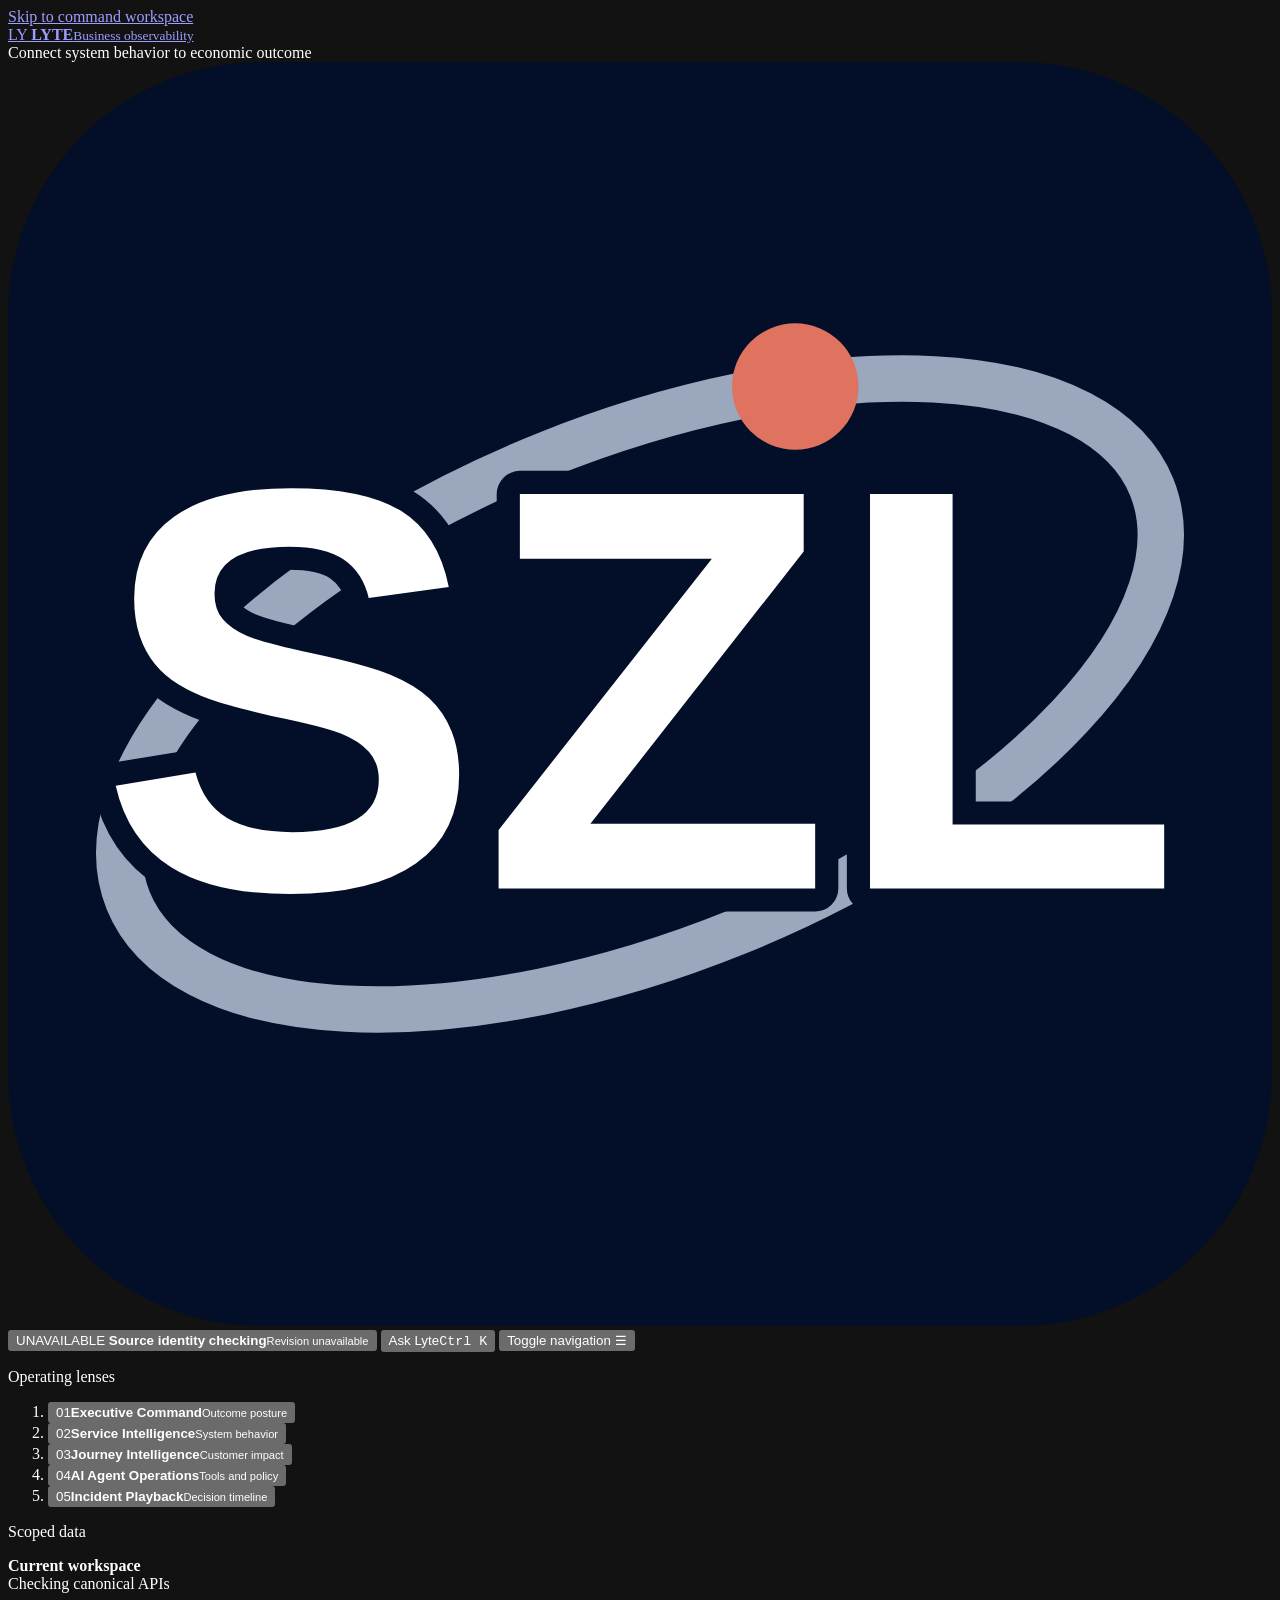
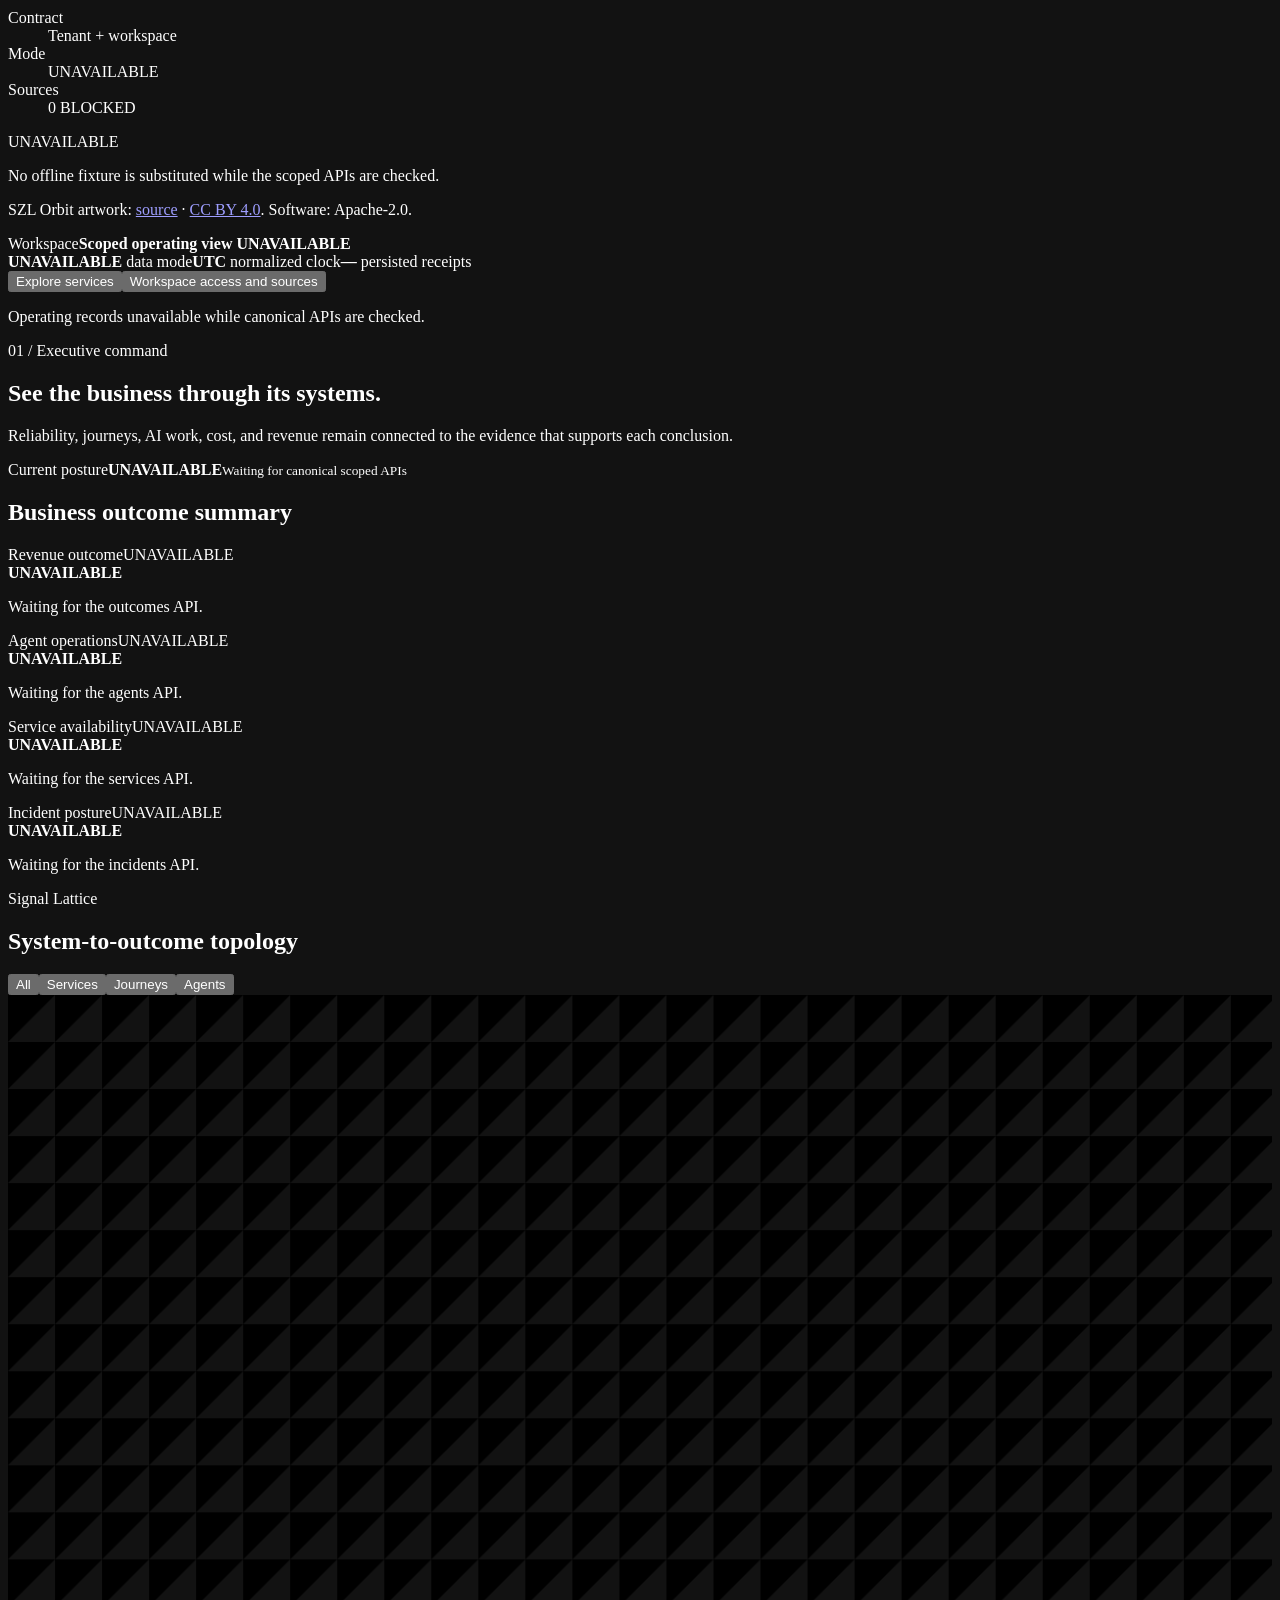
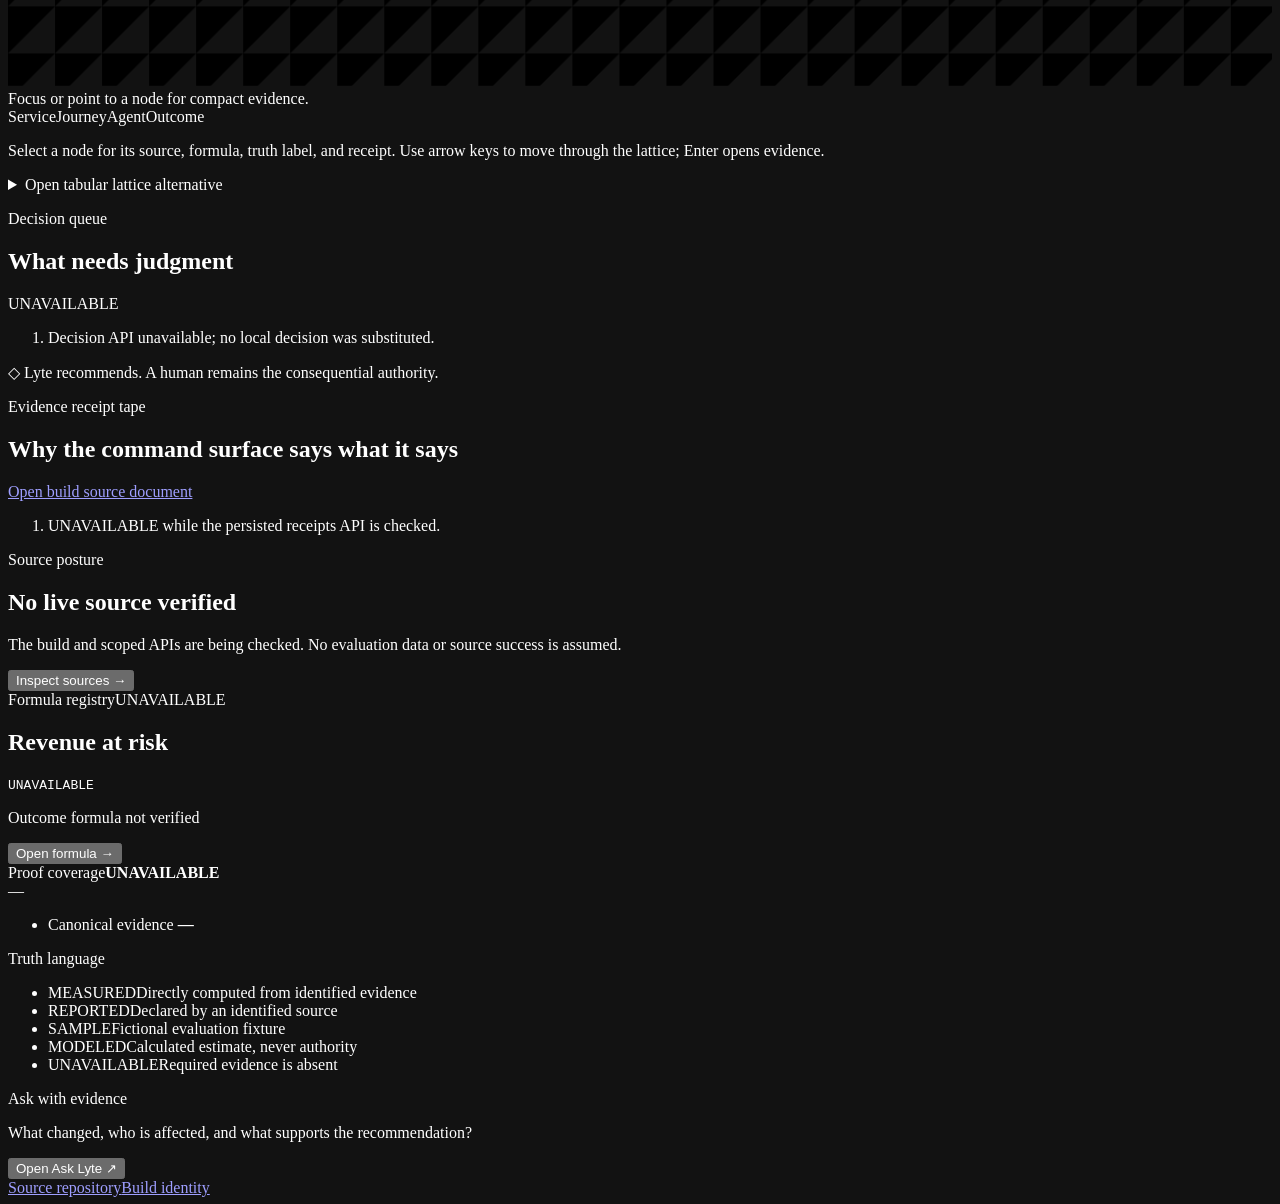
==== commit b7bfc276: "fix: polish the native Lyte front door and unknown proof states Retain the governed source and build" ====
--- a/lyte/ui/index.html
+++ b/lyte/ui/index.html
@@ -4,8 +4,8 @@
   <meta charset="utf-8">
   <meta name="viewport" content="width=device-width, initial-scale=1, viewport-fit=cover">
   <meta name="description" content="Lyte connects service, journey, AI-agent, cost, and business evidence without collapsing truth states.">
-  <meta name="color-scheme" content="dark light">
-  <meta name="theme-color" content="#080b0a">
+  <meta name="color-scheme" content="dark">
+  <meta name="theme-color" content="#080b12">
   <title>Lyte — Business Observability Command</title>
   <link rel="stylesheet" href="/static/lyte/styles.css">
   <script src="/static/lyte/app.js" defer></script>
@@ -27,6 +27,7 @@
       </div>
 
       <div class="topbar-actions">
+        <a class="szl-endorsement" href="https://a-11-oy.com" aria-label="SZL Holdings · A11oy Command"><svg xmlns="http://www.w3.org/2000/svg" viewBox="0 0 600 600" role="img" aria-labelledby="szl-icon-32-title szl-icon-32-desc"><title id="szl-icon-32-title">SZL Holdings</title><desc id="szl-icon-32-desc">SZL letters, one orbit and the coral node, for placements of 24 to 48 pixels.</desc><rect width="600" height="600" rx="120" fill="#030F29"/><ellipse cx="300" cy="300" rx="262" ry="122" fill="none" stroke="#9AA7BD" stroke-width="22" transform="rotate(-22 300 300)"/><g transform="translate(300 300) scale(1.2) translate(-299.8 -299.1)"><g fill="#030F29" stroke="#030F29" stroke-width="18.33" stroke-linejoin="round"><path d="M228.256 331.049Q228.256 353.967 211.26 366.091Q194.265 378.214 161.383 378.214Q131.378 378.214 114.328 367.586Q97.278 356.957 92.406 335.367L123.96 330.163Q127.171 342.564 136.471 348.155Q145.771 353.746 162.268 353.746Q196.48 353.746 196.48 332.931Q196.48 326.288 192.549 321.97Q188.619 317.652 181.478 314.774Q174.336 311.895 154.075 307.798Q136.582 303.702 129.718 301.211Q122.853 298.72 117.317 295.343Q111.781 291.966 107.906 287.205Q104.031 282.444 101.872 276.023Q99.713 269.601 99.713 261.297Q99.713 240.15 115.601 228.913Q131.489 217.675 161.825 217.675Q190.833 217.675 205.392 226.754Q219.952 235.833 224.159 256.758L192.494 261.076Q190.058 251.001 182.585 245.908Q175.111 240.815 161.161 240.815Q131.489 240.815 131.489 259.415Q131.489 265.505 134.644 269.38Q137.8 273.255 144 275.967Q150.2 278.68 169.133 282.776Q191.608 287.537 201.296 291.578Q210.984 295.62 216.63 300.989Q222.277 306.359 225.266 313.833Q228.256 321.306 228.256 331.049Z"/><path d="M369.087 376H243.867V352.86L328.233 245.576H252.281V220H364.548V242.697L280.182 350.424H369.087Z"/><path d="M390.788 376V220H423.449V350.757H507.151V376Z"/></g><g fill="#FFFFFF"><path d="M228.256 331.049Q228.256 353.967 211.26 366.091Q194.265 378.214 161.383 378.214Q131.378 378.214 114.328 367.586Q97.278 356.957 92.406 335.367L123.96 330.163Q127.171 342.564 136.471 348.155Q145.771 353.746 162.268 353.746Q196.48 353.746 196.48 332.931Q196.48 326.288 192.549 321.97Q188.619 317.652 181.478 314.774Q174.336 311.895 154.075 307.798Q136.582 303.702 129.718 301.211Q122.853 298.72 117.317 295.343Q111.781 291.966 107.906 287.205Q104.031 282.444 101.872 276.023Q99.713 269.601 99.713 261.297Q99.713 240.15 115.601 228.913Q131.489 217.675 161.825 217.675Q190.833 217.675 205.392 226.754Q219.952 235.833 224.159 256.758L192.494 261.076Q190.058 251.001 182.585 245.908Q175.111 240.815 161.161 240.815Q131.489 240.815 131.489 259.415Q131.489 265.505 134.644 269.38Q137.8 273.255 144 275.967Q150.2 278.68 169.133 282.776Q191.608 287.537 201.296 291.578Q210.984 295.62 216.63 300.989Q222.277 306.359 225.266 313.833Q228.256 321.306 228.256 331.049Z"/><path d="M369.087 376H243.867V352.86L328.233 245.576H252.281V220H364.548V242.697L280.182 350.424H369.087Z"/><path d="M390.788 376V220H423.449V350.757H507.151V376Z"/></g></g><circle cx="373.69" cy="154.05" r="30" fill="#DF735F"/></svg></a>
         <button class="source-pill" id="source-button" type="button" aria-haspopup="dialog" aria-controls="source-dialog">
           <span class="truth-badge truth-unavailable" id="source-truth">UNAVAILABLE</span>
           <span class="source-pill-copy"><strong id="source-label">Source identity checking</strong><small id="source-revision">Revision unavailable</small></span>
@@ -66,13 +67,14 @@
       <footer class="sidebar-footer">
         <span class="truth-badge truth-unavailable" id="sidebar-truth">UNAVAILABLE</span>
         <p id="sidebar-truth-copy">No offline fixture is substituted while the scoped APIs are checked.</p>
+        <p class="brand-attribution">SZL Orbit artwork: <a href="https://github.com/szl-holdings/szl-brand/blob/27d12e77fc0f9f1a0e5fae8b34adf2380d51d070/kit/logos/orbit-v2/suite/szl-icon-32.svg">source</a> · <a href="https://creativecommons.org/licenses/by/4.0/">CC BY 4.0</a>. Software: Apache-2.0.</p>
       </footer>
     </aside>
 
     <main id="main-content" tabindex="-1">
       <section class="workspace-bar" aria-label="Workspace context">
         <div><span class="section-label">Workspace</span><strong>Scoped operating view <span class="truth-badge truth-unavailable" id="workspace-truth">UNAVAILABLE</span></strong></div>
-        <div class="workspace-context"><span><b id="workspace-data-mode">UNAVAILABLE</b> data mode</span><span><b>UTC</b> normalized clock</span><span><b id="receipt-count">0</b> persisted receipts</span></div>
+        <div class="workspace-context"><span><b id="workspace-data-mode">UNAVAILABLE</b> data mode</span><span><b>UTC</b> normalized clock</span><span><b id="receipt-count">—</b> persisted receipts</span></div>
         <div class="workspace-actions"><button class="quiet-button" type="button" data-scene-target="services">Explore services</button><button class="quiet-button" type="button" data-open-source>Workspace access and sources</button></div>
       </section>
       <p class="workspace-coverage" id="workspace-coverage" role="status">Operating records unavailable while canonical APIs are checked.</p>
@@ -97,7 +99,7 @@
               <div><p class="eyebrow">Signal Lattice</p><h2 id="lattice-title">System-to-outcome topology</h2></div>
               <div class="segmented-control" role="group" aria-label="Filter signal lattice"><button type="button" data-lattice-filter="all" aria-pressed="true">All</button><button type="button" data-lattice-filter="service" aria-pressed="false">Services</button><button type="button" data-lattice-filter="journey" aria-pressed="false">Journeys</button><button type="button" data-lattice-filter="agent" aria-pressed="false">Agents</button></div>
             </header>
-            <div class="lattice-stage">
+            <div class="lattice-stage" tabindex="0" role="region" aria-label="Signal Lattice canvas; scroll horizontally when needed">
               <svg id="signal-lattice" viewBox="0 0 860 470" role="group" aria-labelledby="lattice-title" aria-describedby="lattice-instructions">
                 <defs><pattern id="lattice-grid-pattern" width="32" height="32" patternUnits="userSpaceOnUse"><path class="lattice-grid-line" d="M 32 0 L 0 0 0 32"></path></pattern><marker id="edge-arrow" markerWidth="8" markerHeight="8" refX="7" refY="4" orient="auto"><path class="edge-arrow" d="M0,0 L8,4 L0,8 Z"></path></marker></defs>
                 <rect class="lattice-grid-surface" width="860" height="470" fill="url(#lattice-grid-pattern)"></rect><g id="lattice-edges" aria-hidden="true"></g><g id="lattice-nodes"></g>
@@ -169,9 +171,9 @@
     </main>
 
     <aside class="evidence-rail" aria-label="Source, formula, and proof status">
-      <section class="rail-panel source-panel"><header><span class="section-label">Source posture</span><span class="status-light status-unknown" id="source-light" aria-hidden="true"></span></header><h2 id="rail-source-title">No live source verified</h2><p id="rail-source-copy">The interface is using clearly marked evaluation data while source identity is checked.</p><button class="rail-action" type="button" data-open-source>Inspect sources <span aria-hidden="true">→</span></button></section>
+      <section class="rail-panel source-panel"><header><span class="section-label">Source posture</span><span class="status-light status-unknown" id="source-light" aria-hidden="true"></span></header><h2 id="rail-source-title">No live source verified</h2><p id="rail-source-copy">The build and scoped APIs are being checked. No evaluation data or source success is assumed.</p><button class="rail-action" type="button" data-open-source>Inspect sources <span aria-hidden="true">→</span></button></section>
       <section class="rail-panel"><header><span class="section-label">Formula registry</span><span class="truth-badge truth-unavailable" id="rail-formula-truth">UNAVAILABLE</span></header><h2>Revenue at risk</h2><code id="rail-formula">UNAVAILABLE</code><p id="rail-formula-copy">Outcome formula not verified</p><button class="rail-action" type="button" data-decision="checkout">Open formula <span aria-hidden="true">→</span></button></section>
-      <section class="rail-panel"><header><span class="section-label">Proof coverage</span><strong id="proof-coverage-summary">UNAVAILABLE</strong></header><div class="coverage-ring" id="proof-coverage-ring" role="img" aria-label="Proof coverage unavailable"><span>—<small>%</small></span></div><ul class="coverage-legend" id="proof-coverage-legend"><li><span class="legend-dot dot-unavailable"></span>Canonical evidence <b>0</b></li></ul></section>
+      <section class="rail-panel"><header><span class="section-label">Proof coverage</span><strong id="proof-coverage-summary">UNAVAILABLE</strong></header><div class="coverage-ring" id="proof-coverage-ring" role="img" aria-label="Proof coverage unavailable"><span>—</span></div><ul class="coverage-legend" id="proof-coverage-legend"><li><span class="legend-dot dot-unavailable"></span>Canonical evidence <b>—</b></li></ul></section>
       <section class="rail-panel truth-legend"><header><span class="section-label">Truth language</span></header><ul><li><span class="truth-badge truth-measured">MEASURED</span><span>Directly computed from identified evidence</span></li><li><span class="truth-badge truth-reported">REPORTED</span><span>Declared by an identified source</span></li><li><span class="truth-badge truth-sample">SAMPLE</span><span>Fictional evaluation fixture</span></li><li><span class="truth-badge truth-modeled">MODELED</span><span>Calculated estimate, never authority</span></li><li><span class="truth-badge truth-unavailable">UNAVAILABLE</span><span>Required evidence is absent</span></li></ul></section>
       <section class="rail-panel command-prompt"><span class="section-label">Ask with evidence</span><p>What changed, who is affected, and what supports the recommendation?</p><button type="button" data-open-ask>Open Ask Lyte <span aria-hidden="true">↗</span></button></section>
       <footer class="rail-footer"><a href="https://github.com/szl-holdings/lyte-services" rel="noopener">Source repository</a><a href="/api/build-info">Build identity</a></footer>
@@ -187,7 +189,7 @@
   <dialog class="command-dialog" id="ask-dialog" aria-labelledby="ask-title">
     <div class="dialog-shell">
       <header><div><p class="eyebrow">Evidence-grounded command palette</p><h2 id="ask-title">Ask Lyte</h2></div><button class="icon-button" type="button" data-dialog-close="ask-dialog"><span class="sr-only">Close Ask Lyte</span><span aria-hidden="true">×</span></button></header>
-      <form id="ask-form"><label for="ask-input">Question for this workspace</label><div class="ask-field"><input id="ask-input" name="question" type="text" minlength="3" maxlength="600" required autocomplete="off" placeholder="What changed before checkout revenue risk increased?"><button type="submit">Ask with evidence</button></div><div class="prompt-chips" aria-label="Suggested questions"><button type="button" data-ask-prompt="What changed before checkout degraded?">What changed?</button><button type="button" data-ask-prompt="Which customers are modeled to be affected?">Who is affected?</button><button type="button" data-ask-prompt="What evidence supports the rollback recommendation?">Show the evidence</button></div></form>
+      <form id="ask-form"><label for="ask-input">Question for this workspace</label><div class="ask-field"><input id="ask-input" name="question" type="text" autofocus minlength="3" maxlength="600" required autocomplete="off" placeholder="What changed before checkout revenue risk increased?"><button type="submit">Ask with evidence</button></div><div class="prompt-chips" aria-label="Suggested questions"><button type="button" data-ask-prompt="What changed before checkout degraded?">What changed?</button><button type="button" data-ask-prompt="Which customers are modeled to be affected?">Who is affected?</button><button type="button" data-ask-prompt="What evidence supports the rollback recommendation?">Show the evidence</button></div></form>
       <section class="ask-result" id="ask-result" aria-live="polite" aria-busy="false"><header><span class="truth-badge truth-unavailable" id="ask-truth">UNAVAILABLE</span><span id="ask-result-state">No answer requested</span></header><p id="ask-answer">Ask Lyte returns an answer, truth label, and source references when the API is available.</p><ul id="ask-sources"><li>No evidence references returned.</li></ul></section>
       <footer><span>Ctrl/Command + K opens this palette</span><span>Esc closes</span></footer>
     </div>
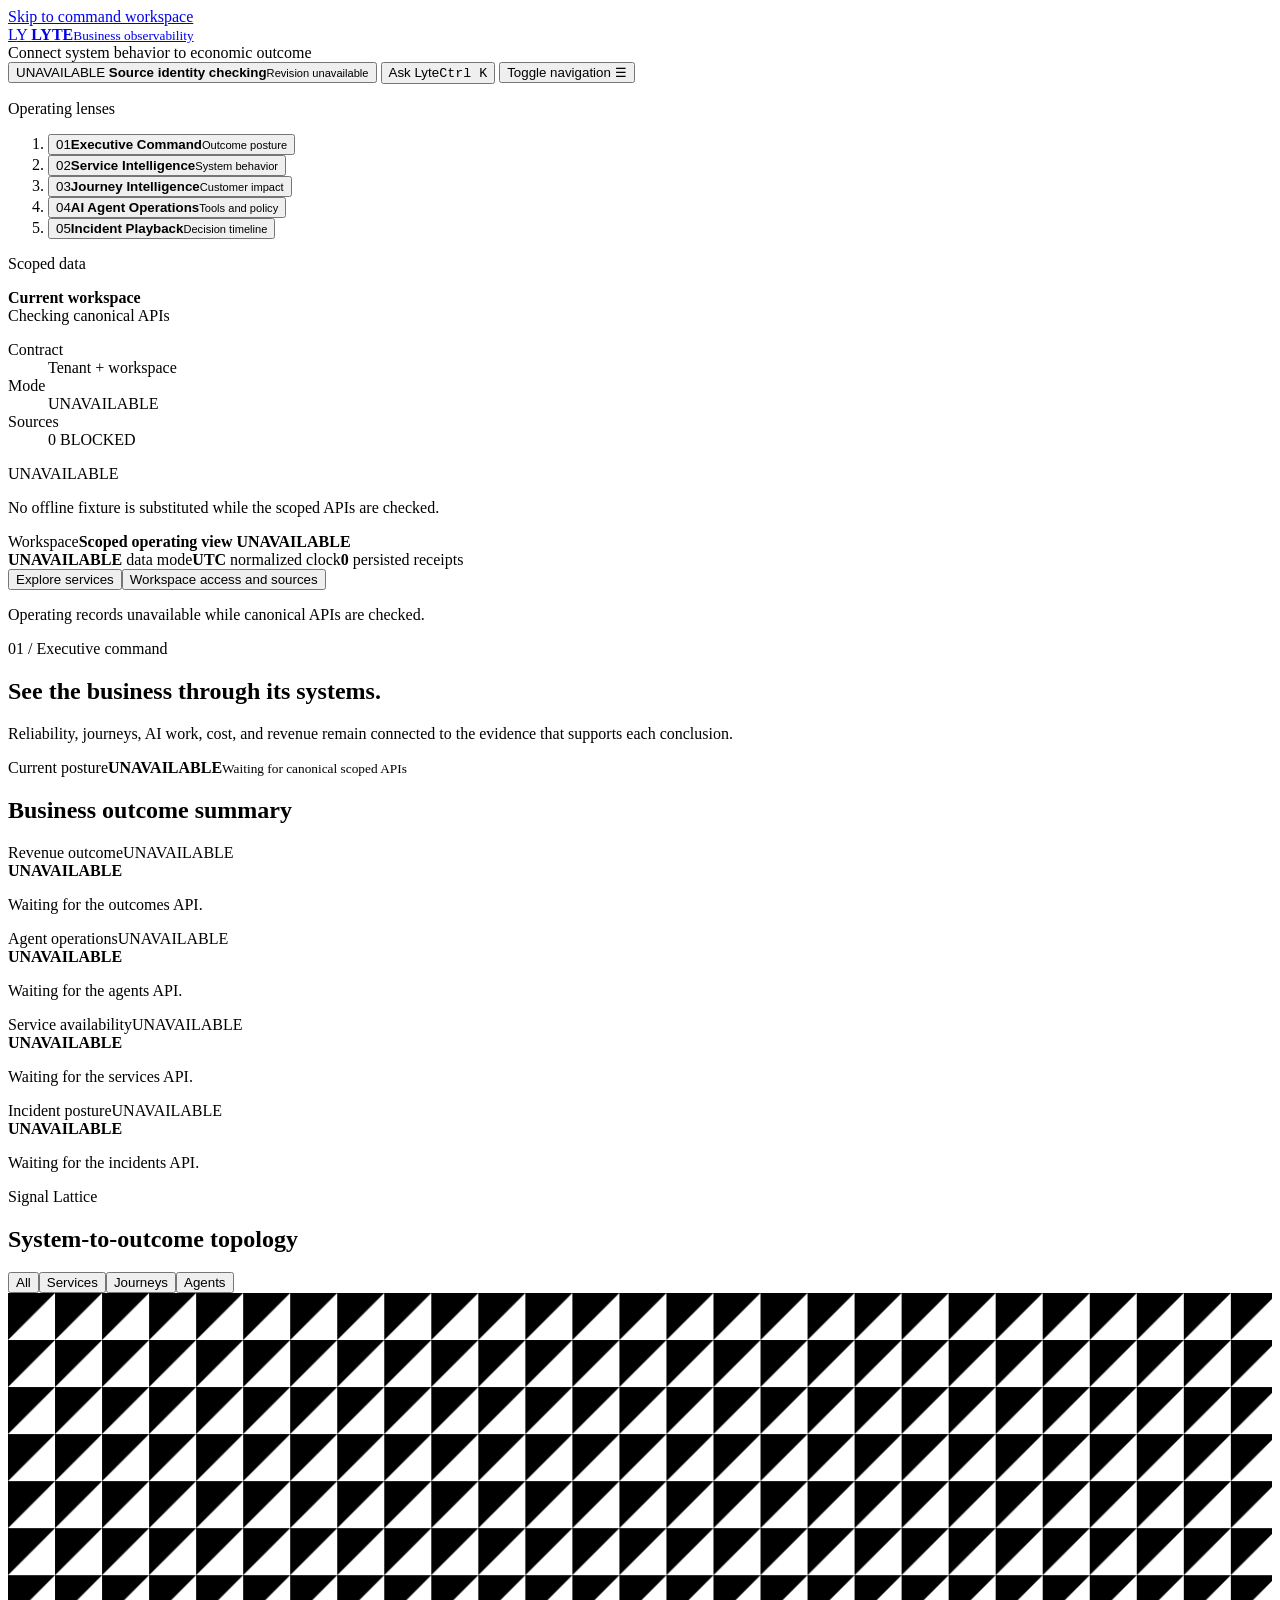
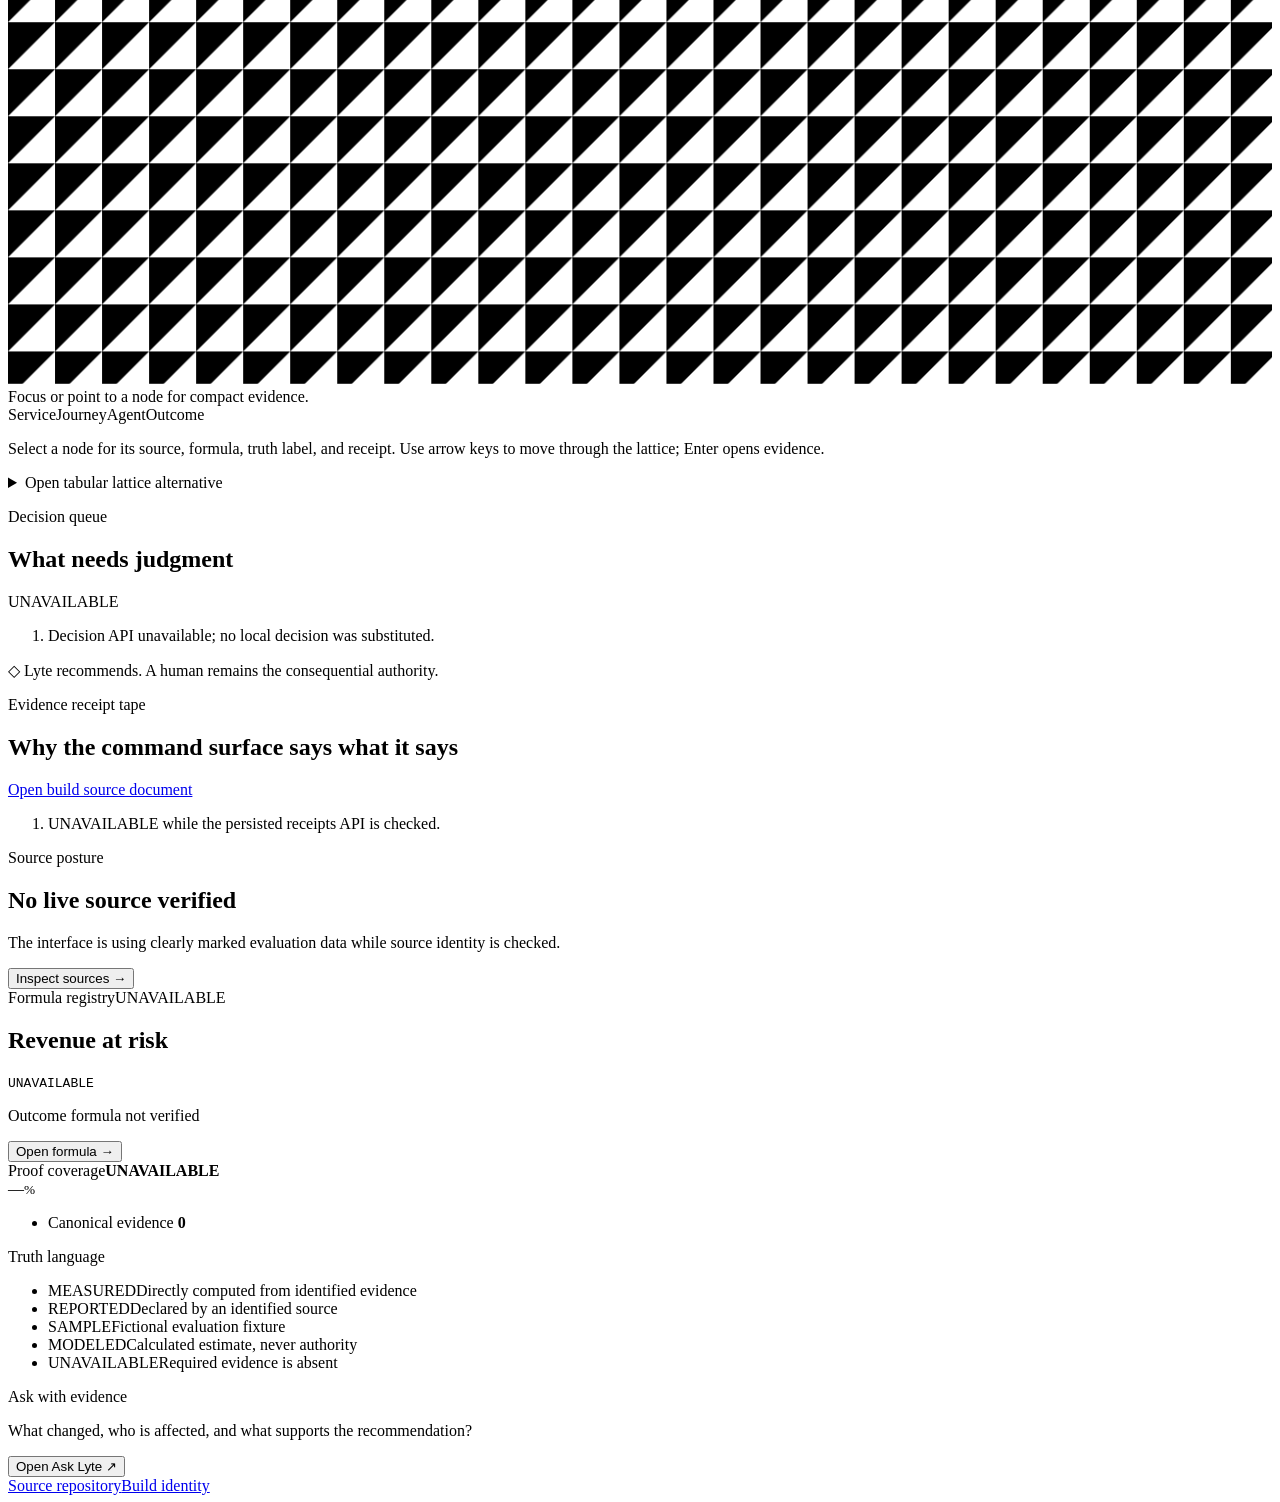
==== commit 1688b521: "fix(ui): mark live Lyte page and enlarge audited controls" ====
--- a/lyte/ui/index.html
+++ b/lyte/ui/index.html
@@ -1,11 +1,11 @@
 <!doctype html>
-<html lang="en" data-theme="night">
+<html lang="en" data-theme="night" data-szl-public-experience-v3="true">
 <head>
   <meta charset="utf-8">
   <meta name="viewport" content="width=device-width, initial-scale=1, viewport-fit=cover">
   <meta name="description" content="Lyte connects service, journey, AI-agent, cost, and business evidence without collapsing truth states.">
-  <meta name="color-scheme" content="dark">
-  <meta name="theme-color" content="#080b12">
+  <meta name="color-scheme" content="dark light">
+  <meta name="theme-color" content="#080b0a">
   <title>Lyte — Business Observability Command</title>
   <link rel="stylesheet" href="/static/lyte/styles.css">
   <script src="/static/lyte/app.js" defer></script>
@@ -27,7 +27,6 @@
       </div>
 
       <div class="topbar-actions">
-        <a class="szl-endorsement" href="https://a-11-oy.com" aria-label="SZL Holdings · A11oy Command"><svg xmlns="http://www.w3.org/2000/svg" viewBox="0 0 600 600" role="img" aria-labelledby="szl-icon-32-title szl-icon-32-desc"><title id="szl-icon-32-title">SZL Holdings</title><desc id="szl-icon-32-desc">SZL letters, one orbit and the coral node, for placements of 24 to 48 pixels.</desc><rect width="600" height="600" rx="120" fill="#030F29"/><ellipse cx="300" cy="300" rx="262" ry="122" fill="none" stroke="#9AA7BD" stroke-width="22" transform="rotate(-22 300 300)"/><g transform="translate(300 300) scale(1.2) translate(-299.8 -299.1)"><g fill="#030F29" stroke="#030F29" stroke-width="18.33" stroke-linejoin="round"><path d="M228.256 331.049Q228.256 353.967 211.26 366.091Q194.265 378.214 161.383 378.214Q131.378 378.214 114.328 367.586Q97.278 356.957 92.406 335.367L123.96 330.163Q127.171 342.564 136.471 348.155Q145.771 353.746 162.268 353.746Q196.48 353.746 196.48 332.931Q196.48 326.288 192.549 321.97Q188.619 317.652 181.478 314.774Q174.336 311.895 154.075 307.798Q136.582 303.702 129.718 301.211Q122.853 298.72 117.317 295.343Q111.781 291.966 107.906 287.205Q104.031 282.444 101.872 276.023Q99.713 269.601 99.713 261.297Q99.713 240.15 115.601 228.913Q131.489 217.675 161.825 217.675Q190.833 217.675 205.392 226.754Q219.952 235.833 224.159 256.758L192.494 261.076Q190.058 251.001 182.585 245.908Q175.111 240.815 161.161 240.815Q131.489 240.815 131.489 259.415Q131.489 265.505 134.644 269.38Q137.8 273.255 144 275.967Q150.2 278.68 169.133 282.776Q191.608 287.537 201.296 291.578Q210.984 295.62 216.63 300.989Q222.277 306.359 225.266 313.833Q228.256 321.306 228.256 331.049Z"/><path d="M369.087 376H243.867V352.86L328.233 245.576H252.281V220H364.548V242.697L280.182 350.424H369.087Z"/><path d="M390.788 376V220H423.449V350.757H507.151V376Z"/></g><g fill="#FFFFFF"><path d="M228.256 331.049Q228.256 353.967 211.26 366.091Q194.265 378.214 161.383 378.214Q131.378 378.214 114.328 367.586Q97.278 356.957 92.406 335.367L123.96 330.163Q127.171 342.564 136.471 348.155Q145.771 353.746 162.268 353.746Q196.48 353.746 196.48 332.931Q196.48 326.288 192.549 321.97Q188.619 317.652 181.478 314.774Q174.336 311.895 154.075 307.798Q136.582 303.702 129.718 301.211Q122.853 298.72 117.317 295.343Q111.781 291.966 107.906 287.205Q104.031 282.444 101.872 276.023Q99.713 269.601 99.713 261.297Q99.713 240.15 115.601 228.913Q131.489 217.675 161.825 217.675Q190.833 217.675 205.392 226.754Q219.952 235.833 224.159 256.758L192.494 261.076Q190.058 251.001 182.585 245.908Q175.111 240.815 161.161 240.815Q131.489 240.815 131.489 259.415Q131.489 265.505 134.644 269.38Q137.8 273.255 144 275.967Q150.2 278.68 169.133 282.776Q191.608 287.537 201.296 291.578Q210.984 295.62 216.63 300.989Q222.277 306.359 225.266 313.833Q228.256 321.306 228.256 331.049Z"/><path d="M369.087 376H243.867V352.86L328.233 245.576H252.281V220H364.548V242.697L280.182 350.424H369.087Z"/><path d="M390.788 376V220H423.449V350.757H507.151V376Z"/></g></g><circle cx="373.69" cy="154.05" r="30" fill="#DF735F"/></svg></a>
         <button class="source-pill" id="source-button" type="button" aria-haspopup="dialog" aria-controls="source-dialog">
           <span class="truth-badge truth-unavailable" id="source-truth">UNAVAILABLE</span>
           <span class="source-pill-copy"><strong id="source-label">Source identity checking</strong><small id="source-revision">Revision unavailable</small></span>
@@ -67,14 +66,13 @@
       <footer class="sidebar-footer">
         <span class="truth-badge truth-unavailable" id="sidebar-truth">UNAVAILABLE</span>
         <p id="sidebar-truth-copy">No offline fixture is substituted while the scoped APIs are checked.</p>
-        <p class="brand-attribution">SZL Orbit artwork: <a href="https://github.com/szl-holdings/szl-brand/blob/27d12e77fc0f9f1a0e5fae8b34adf2380d51d070/kit/logos/orbit-v2/suite/szl-icon-32.svg">source</a> · <a href="https://creativecommons.org/licenses/by/4.0/">CC BY 4.0</a>. Software: Apache-2.0.</p>
       </footer>
     </aside>
 
     <main id="main-content" tabindex="-1">
       <section class="workspace-bar" aria-label="Workspace context">
         <div><span class="section-label">Workspace</span><strong>Scoped operating view <span class="truth-badge truth-unavailable" id="workspace-truth">UNAVAILABLE</span></strong></div>
-        <div class="workspace-context"><span><b id="workspace-data-mode">UNAVAILABLE</b> data mode</span><span><b>UTC</b> normalized clock</span><span><b id="receipt-count">—</b> persisted receipts</span></div>
+        <div class="workspace-context"><span><b id="workspace-data-mode">UNAVAILABLE</b> data mode</span><span><b>UTC</b> normalized clock</span><span><b id="receipt-count">0</b> persisted receipts</span></div>
         <div class="workspace-actions"><button class="quiet-button" type="button" data-scene-target="services">Explore services</button><button class="quiet-button" type="button" data-open-source>Workspace access and sources</button></div>
       </section>
       <p class="workspace-coverage" id="workspace-coverage" role="status">Operating records unavailable while canonical APIs are checked.</p>
@@ -99,7 +97,7 @@
               <div><p class="eyebrow">Signal Lattice</p><h2 id="lattice-title">System-to-outcome topology</h2></div>
               <div class="segmented-control" role="group" aria-label="Filter signal lattice"><button type="button" data-lattice-filter="all" aria-pressed="true">All</button><button type="button" data-lattice-filter="service" aria-pressed="false">Services</button><button type="button" data-lattice-filter="journey" aria-pressed="false">Journeys</button><button type="button" data-lattice-filter="agent" aria-pressed="false">Agents</button></div>
             </header>
-            <div class="lattice-stage" tabindex="0" role="region" aria-label="Signal Lattice canvas; scroll horizontally when needed">
+            <div class="lattice-stage">
               <svg id="signal-lattice" viewBox="0 0 860 470" role="group" aria-labelledby="lattice-title" aria-describedby="lattice-instructions">
                 <defs><pattern id="lattice-grid-pattern" width="32" height="32" patternUnits="userSpaceOnUse"><path class="lattice-grid-line" d="M 32 0 L 0 0 0 32"></path></pattern><marker id="edge-arrow" markerWidth="8" markerHeight="8" refX="7" refY="4" orient="auto"><path class="edge-arrow" d="M0,0 L8,4 L0,8 Z"></path></marker></defs>
                 <rect class="lattice-grid-surface" width="860" height="470" fill="url(#lattice-grid-pattern)"></rect><g id="lattice-edges" aria-hidden="true"></g><g id="lattice-nodes"></g>
@@ -171,9 +169,9 @@
     </main>
 
     <aside class="evidence-rail" aria-label="Source, formula, and proof status">
-      <section class="rail-panel source-panel"><header><span class="section-label">Source posture</span><span class="status-light status-unknown" id="source-light" aria-hidden="true"></span></header><h2 id="rail-source-title">No live source verified</h2><p id="rail-source-copy">The build and scoped APIs are being checked. No evaluation data or source success is assumed.</p><button class="rail-action" type="button" data-open-source>Inspect sources <span aria-hidden="true">→</span></button></section>
+      <section class="rail-panel source-panel"><header><span class="section-label">Source posture</span><span class="status-light status-unknown" id="source-light" aria-hidden="true"></span></header><h2 id="rail-source-title">No live source verified</h2><p id="rail-source-copy">The interface is using clearly marked evaluation data while source identity is checked.</p><button class="rail-action" type="button" data-open-source>Inspect sources <span aria-hidden="true">→</span></button></section>
       <section class="rail-panel"><header><span class="section-label">Formula registry</span><span class="truth-badge truth-unavailable" id="rail-formula-truth">UNAVAILABLE</span></header><h2>Revenue at risk</h2><code id="rail-formula">UNAVAILABLE</code><p id="rail-formula-copy">Outcome formula not verified</p><button class="rail-action" type="button" data-decision="checkout">Open formula <span aria-hidden="true">→</span></button></section>
-      <section class="rail-panel"><header><span class="section-label">Proof coverage</span><strong id="proof-coverage-summary">UNAVAILABLE</strong></header><div class="coverage-ring" id="proof-coverage-ring" role="img" aria-label="Proof coverage unavailable"><span>—</span></div><ul class="coverage-legend" id="proof-coverage-legend"><li><span class="legend-dot dot-unavailable"></span>Canonical evidence <b>—</b></li></ul></section>
+      <section class="rail-panel"><header><span class="section-label">Proof coverage</span><strong id="proof-coverage-summary">UNAVAILABLE</strong></header><div class="coverage-ring" id="proof-coverage-ring" role="img" aria-label="Proof coverage unavailable"><span>—<small>%</small></span></div><ul class="coverage-legend" id="proof-coverage-legend"><li><span class="legend-dot dot-unavailable"></span>Canonical evidence <b>0</b></li></ul></section>
       <section class="rail-panel truth-legend"><header><span class="section-label">Truth language</span></header><ul><li><span class="truth-badge truth-measured">MEASURED</span><span>Directly computed from identified evidence</span></li><li><span class="truth-badge truth-reported">REPORTED</span><span>Declared by an identified source</span></li><li><span class="truth-badge truth-sample">SAMPLE</span><span>Fictional evaluation fixture</span></li><li><span class="truth-badge truth-modeled">MODELED</span><span>Calculated estimate, never authority</span></li><li><span class="truth-badge truth-unavailable">UNAVAILABLE</span><span>Required evidence is absent</span></li></ul></section>
       <section class="rail-panel command-prompt"><span class="section-label">Ask with evidence</span><p>What changed, who is affected, and what supports the recommendation?</p><button type="button" data-open-ask>Open Ask Lyte <span aria-hidden="true">↗</span></button></section>
       <footer class="rail-footer"><a href="https://github.com/szl-holdings/lyte-services" rel="noopener">Source repository</a><a href="/api/build-info">Build identity</a></footer>
@@ -189,7 +187,7 @@
   <dialog class="command-dialog" id="ask-dialog" aria-labelledby="ask-title">
     <div class="dialog-shell">
       <header><div><p class="eyebrow">Evidence-grounded command palette</p><h2 id="ask-title">Ask Lyte</h2></div><button class="icon-button" type="button" data-dialog-close="ask-dialog"><span class="sr-only">Close Ask Lyte</span><span aria-hidden="true">×</span></button></header>
-      <form id="ask-form"><label for="ask-input">Question for this workspace</label><div class="ask-field"><input id="ask-input" name="question" type="text" autofocus minlength="3" maxlength="600" required autocomplete="off" placeholder="What changed before checkout revenue risk increased?"><button type="submit">Ask with evidence</button></div><div class="prompt-chips" aria-label="Suggested questions"><button type="button" data-ask-prompt="What changed before checkout degraded?">What changed?</button><button type="button" data-ask-prompt="Which customers are modeled to be affected?">Who is affected?</button><button type="button" data-ask-prompt="What evidence supports the rollback recommendation?">Show the evidence</button></div></form>
+      <form id="ask-form"><label for="ask-input">Question for this workspace</label><div class="ask-field"><input id="ask-input" name="question" type="text" minlength="3" maxlength="600" required autocomplete="off" placeholder="What changed before checkout revenue risk increased?"><button type="submit">Ask with evidence</button></div><div class="prompt-chips" aria-label="Suggested questions"><button type="button" data-ask-prompt="What changed before checkout degraded?">What changed?</button><button type="button" data-ask-prompt="Which customers are modeled to be affected?">Who is affected?</button><button type="button" data-ask-prompt="What evidence supports the rollback recommendation?">Show the evidence</button></div></form>
       <section class="ask-result" id="ask-result" aria-live="polite" aria-busy="false"><header><span class="truth-badge truth-unavailable" id="ask-truth">UNAVAILABLE</span><span id="ask-result-state">No answer requested</span></header><p id="ask-answer">Ask Lyte returns an answer, truth label, and source references when the API is available.</p><ul id="ask-sources"><li>No evidence references returned.</li></ul></section>
       <footer><span>Ctrl/Command + K opens this palette</span><span>Esc closes</span></footer>
     </div>
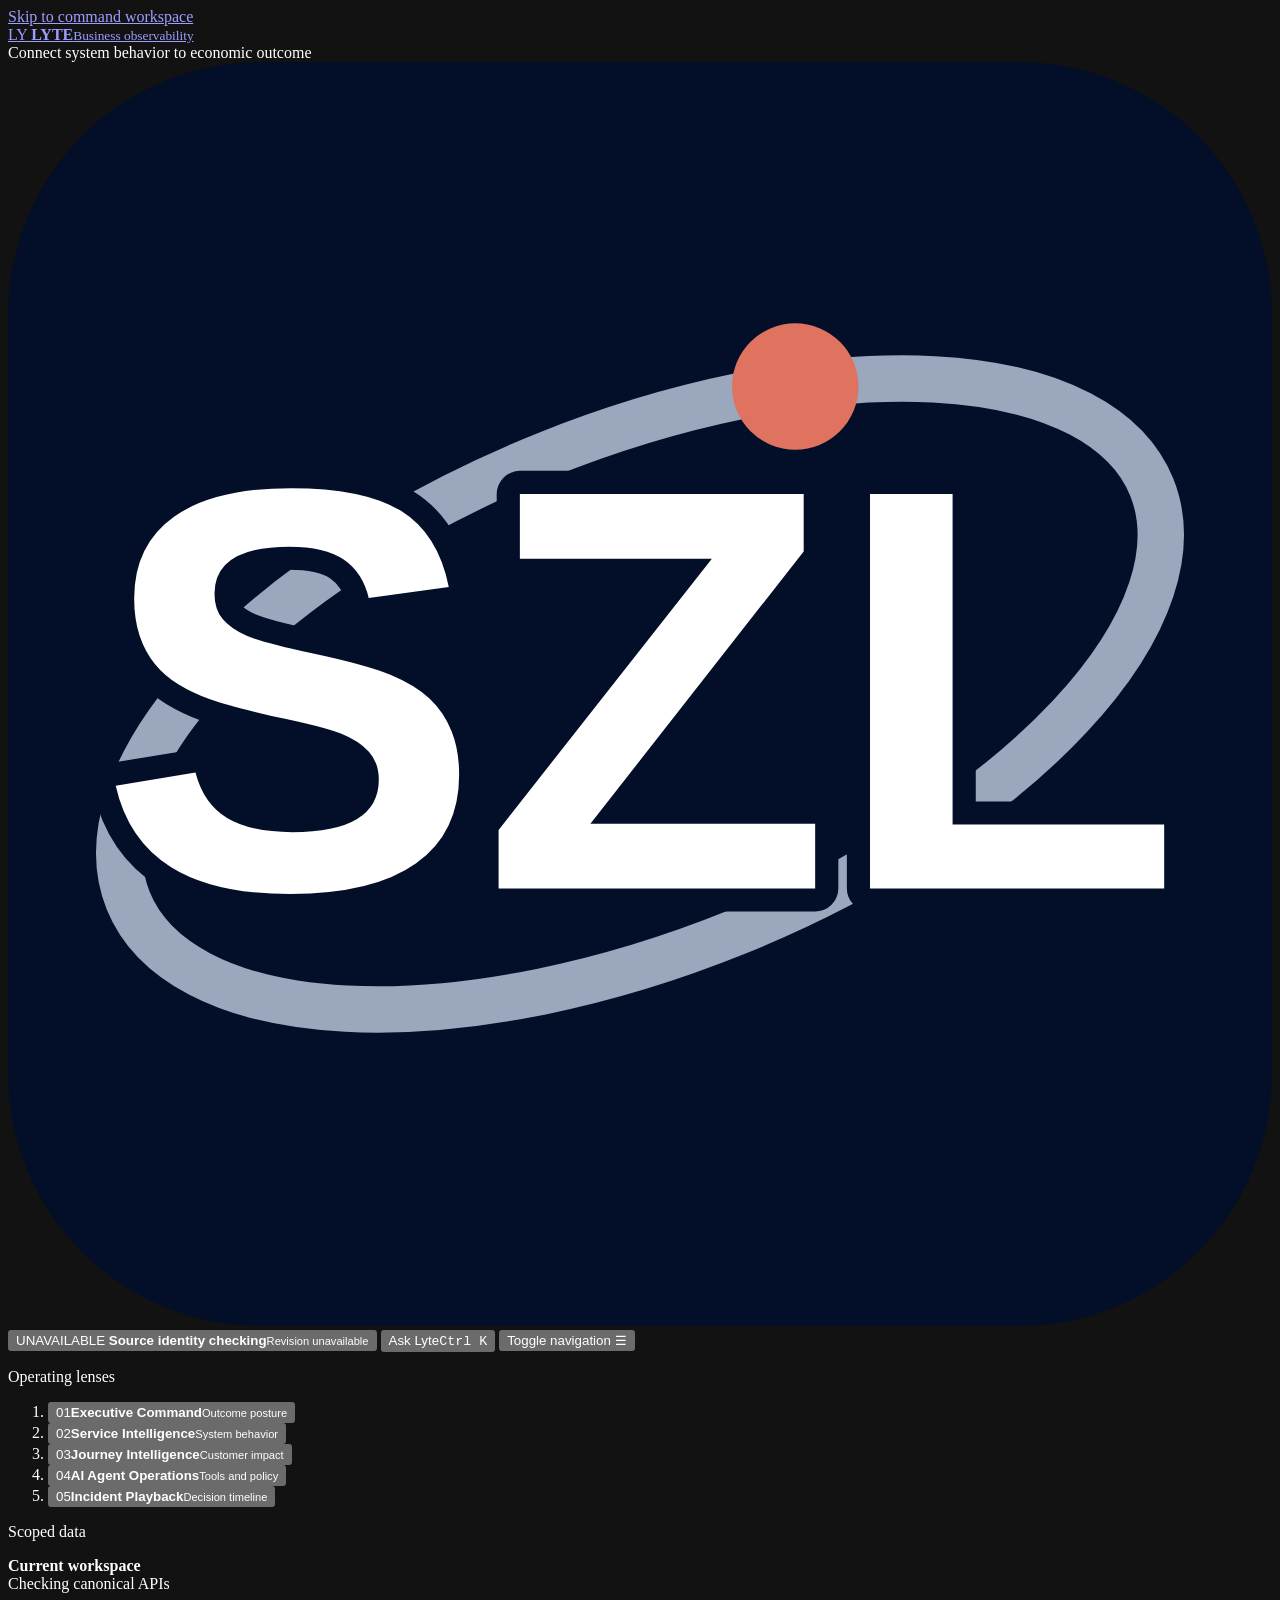
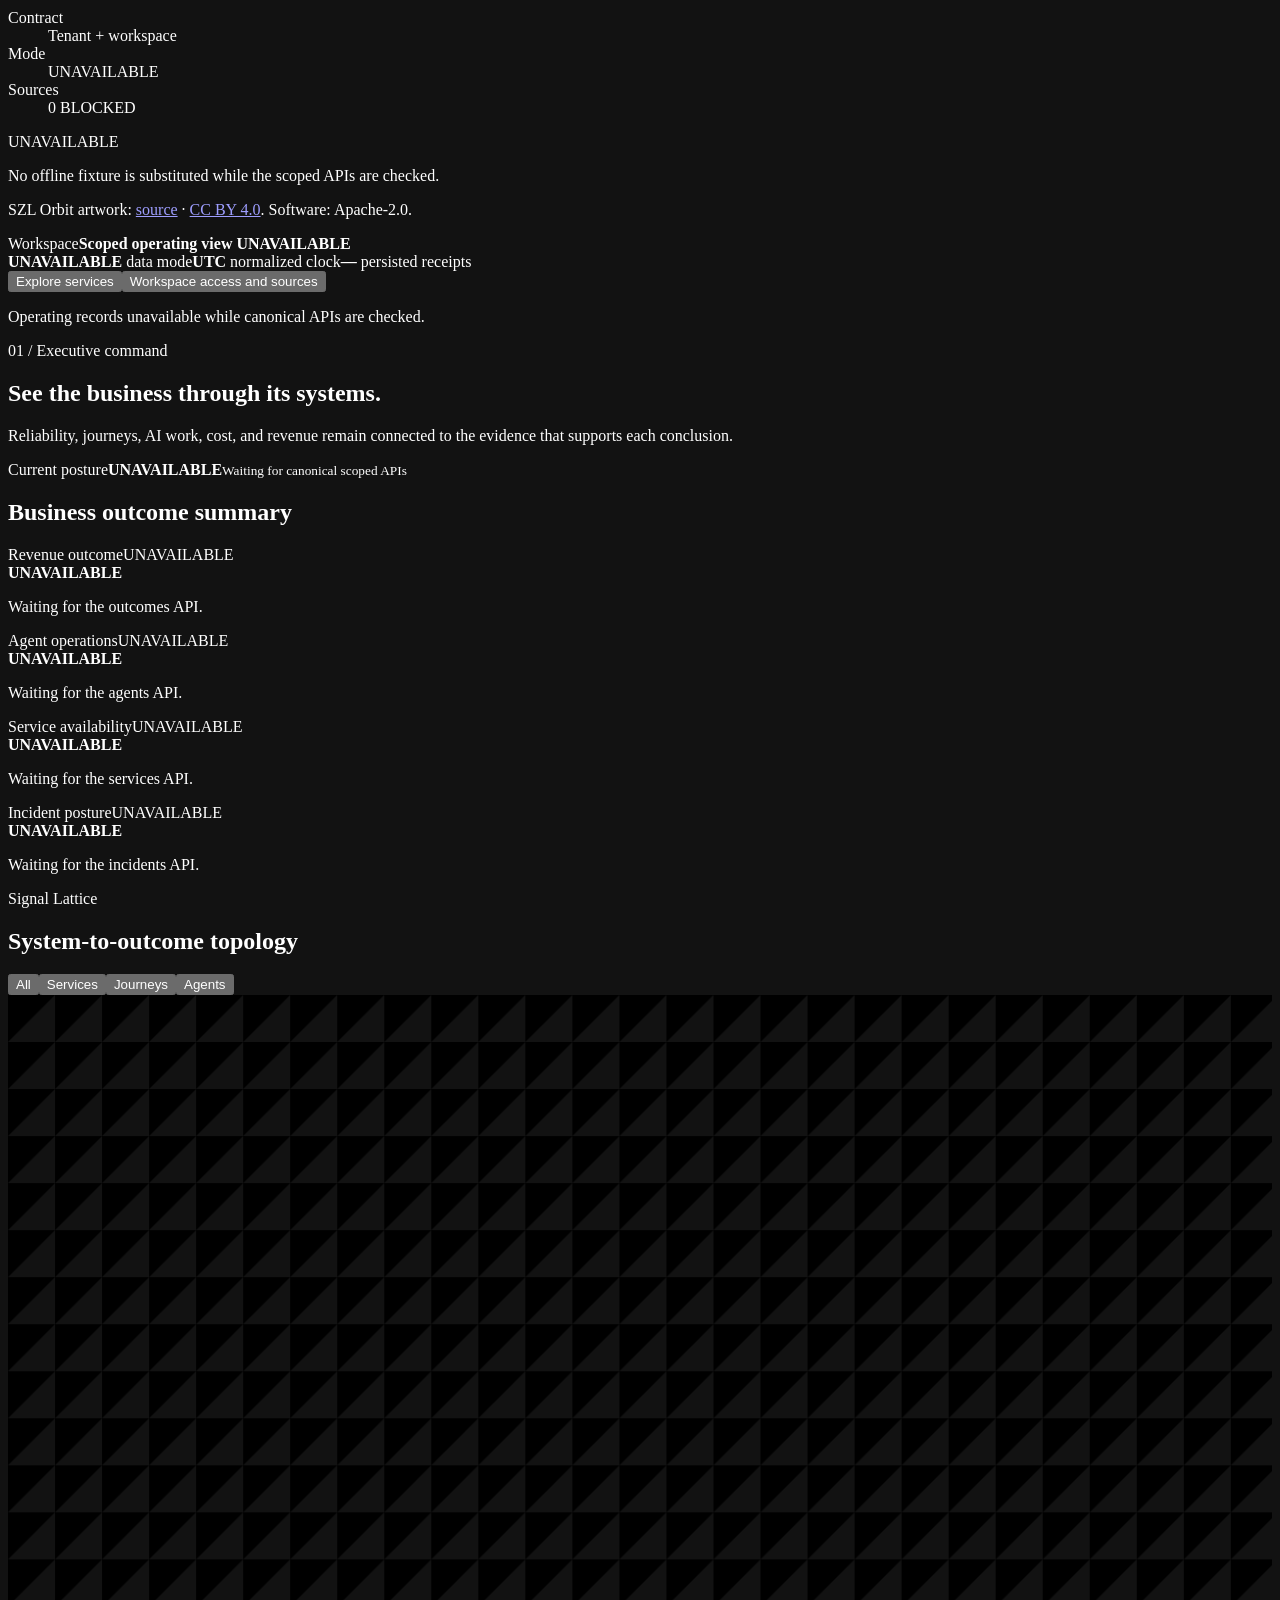
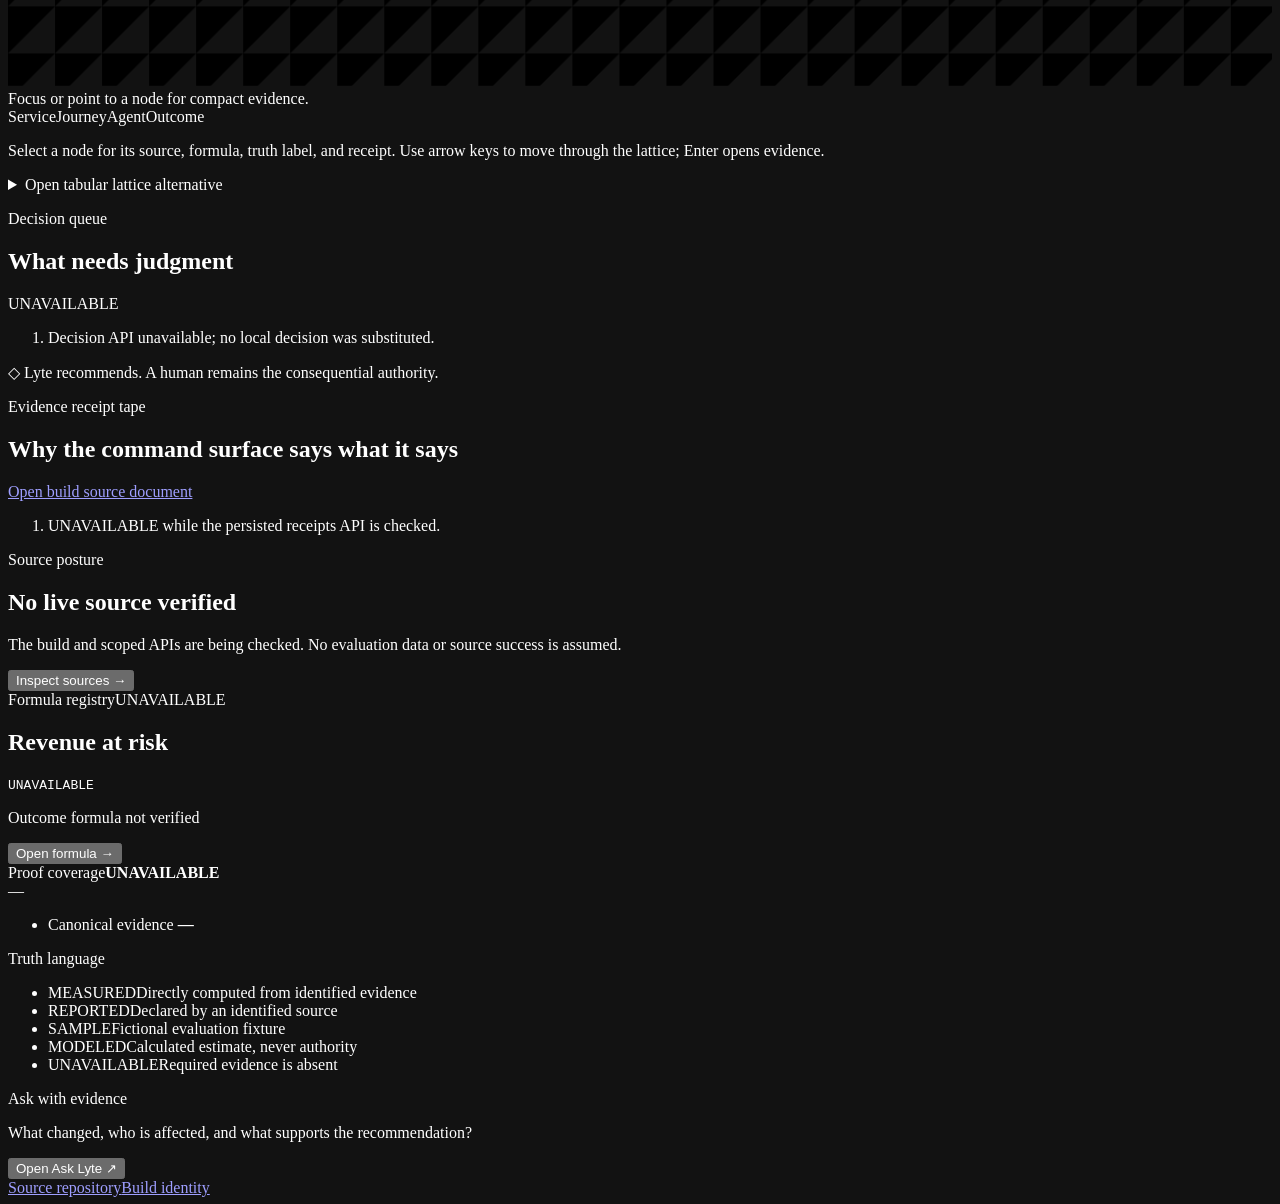
==== commit 7c125699: "fix(frontend): qualify native lyte-services presentation and evidence states" ====
--- a/lyte/ui/index.html
+++ b/lyte/ui/index.html
@@ -4,8 +4,8 @@
   <meta charset="utf-8">
   <meta name="viewport" content="width=device-width, initial-scale=1, viewport-fit=cover">
   <meta name="description" content="Lyte connects service, journey, AI-agent, cost, and business evidence without collapsing truth states.">
-  <meta name="color-scheme" content="dark light">
-  <meta name="theme-color" content="#080b0a">
+  <meta name="color-scheme" content="dark">
+  <meta name="theme-color" content="#080b12">
   <title>Lyte — Business Observability Command</title>
   <link rel="stylesheet" href="/static/lyte/styles.css">
   <script src="/static/lyte/app.js" defer></script>
@@ -27,6 +27,7 @@
       </div>
 
       <div class="topbar-actions">
+        <a class="szl-endorsement" href="https://a-11-oy.com" aria-label="SZL Holdings · A11oy Command"><svg xmlns="http://www.w3.org/2000/svg" viewBox="0 0 600 600" role="img" aria-labelledby="szl-icon-32-title szl-icon-32-desc"><title id="szl-icon-32-title">SZL Holdings</title><desc id="szl-icon-32-desc">SZL letters, one orbit and the coral node, for placements of 24 to 48 pixels.</desc><rect width="600" height="600" rx="120" fill="#030F29"/><ellipse cx="300" cy="300" rx="262" ry="122" fill="none" stroke="#9AA7BD" stroke-width="22" transform="rotate(-22 300 300)"/><g transform="translate(300 300) scale(1.2) translate(-299.8 -299.1)"><g fill="#030F29" stroke="#030F29" stroke-width="18.33" stroke-linejoin="round"><path d="M228.256 331.049Q228.256 353.967 211.26 366.091Q194.265 378.214 161.383 378.214Q131.378 378.214 114.328 367.586Q97.278 356.957 92.406 335.367L123.96 330.163Q127.171 342.564 136.471 348.155Q145.771 353.746 162.268 353.746Q196.48 353.746 196.48 332.931Q196.48 326.288 192.549 321.97Q188.619 317.652 181.478 314.774Q174.336 311.895 154.075 307.798Q136.582 303.702 129.718 301.211Q122.853 298.72 117.317 295.343Q111.781 291.966 107.906 287.205Q104.031 282.444 101.872 276.023Q99.713 269.601 99.713 261.297Q99.713 240.15 115.601 228.913Q131.489 217.675 161.825 217.675Q190.833 217.675 205.392 226.754Q219.952 235.833 224.159 256.758L192.494 261.076Q190.058 251.001 182.585 245.908Q175.111 240.815 161.161 240.815Q131.489 240.815 131.489 259.415Q131.489 265.505 134.644 269.38Q137.8 273.255 144 275.967Q150.2 278.68 169.133 282.776Q191.608 287.537 201.296 291.578Q210.984 295.62 216.63 300.989Q222.277 306.359 225.266 313.833Q228.256 321.306 228.256 331.049Z"/><path d="M369.087 376H243.867V352.86L328.233 245.576H252.281V220H364.548V242.697L280.182 350.424H369.087Z"/><path d="M390.788 376V220H423.449V350.757H507.151V376Z"/></g><g fill="#FFFFFF"><path d="M228.256 331.049Q228.256 353.967 211.26 366.091Q194.265 378.214 161.383 378.214Q131.378 378.214 114.328 367.586Q97.278 356.957 92.406 335.367L123.96 330.163Q127.171 342.564 136.471 348.155Q145.771 353.746 162.268 353.746Q196.48 353.746 196.48 332.931Q196.48 326.288 192.549 321.97Q188.619 317.652 181.478 314.774Q174.336 311.895 154.075 307.798Q136.582 303.702 129.718 301.211Q122.853 298.72 117.317 295.343Q111.781 291.966 107.906 287.205Q104.031 282.444 101.872 276.023Q99.713 269.601 99.713 261.297Q99.713 240.15 115.601 228.913Q131.489 217.675 161.825 217.675Q190.833 217.675 205.392 226.754Q219.952 235.833 224.159 256.758L192.494 261.076Q190.058 251.001 182.585 245.908Q175.111 240.815 161.161 240.815Q131.489 240.815 131.489 259.415Q131.489 265.505 134.644 269.38Q137.8 273.255 144 275.967Q150.2 278.68 169.133 282.776Q191.608 287.537 201.296 291.578Q210.984 295.62 216.63 300.989Q222.277 306.359 225.266 313.833Q228.256 321.306 228.256 331.049Z"/><path d="M369.087 376H243.867V352.86L328.233 245.576H252.281V220H364.548V242.697L280.182 350.424H369.087Z"/><path d="M390.788 376V220H423.449V350.757H507.151V376Z"/></g></g><circle cx="373.69" cy="154.05" r="30" fill="#DF735F"/></svg></a>
         <button class="source-pill" id="source-button" type="button" aria-haspopup="dialog" aria-controls="source-dialog">
           <span class="truth-badge truth-unavailable" id="source-truth">UNAVAILABLE</span>
           <span class="source-pill-copy"><strong id="source-label">Source identity checking</strong><small id="source-revision">Revision unavailable</small></span>
@@ -66,13 +67,14 @@
       <footer class="sidebar-footer">
         <span class="truth-badge truth-unavailable" id="sidebar-truth">UNAVAILABLE</span>
         <p id="sidebar-truth-copy">No offline fixture is substituted while the scoped APIs are checked.</p>
+        <p class="brand-attribution">SZL Orbit artwork: <a href="https://github.com/szl-holdings/szl-brand/blob/27d12e77fc0f9f1a0e5fae8b34adf2380d51d070/kit/logos/orbit-v2/suite/szl-icon-32.svg">source</a> · <a href="https://creativecommons.org/licenses/by/4.0/">CC BY 4.0</a>. Software: Apache-2.0.</p>
       </footer>
     </aside>
 
     <main id="main-content" tabindex="-1">
       <section class="workspace-bar" aria-label="Workspace context">
         <div><span class="section-label">Workspace</span><strong>Scoped operating view <span class="truth-badge truth-unavailable" id="workspace-truth">UNAVAILABLE</span></strong></div>
-        <div class="workspace-context"><span><b id="workspace-data-mode">UNAVAILABLE</b> data mode</span><span><b>UTC</b> normalized clock</span><span><b id="receipt-count">0</b> persisted receipts</span></div>
+        <div class="workspace-context"><span><b id="workspace-data-mode">UNAVAILABLE</b> data mode</span><span><b>UTC</b> normalized clock</span><span><b id="receipt-count">—</b> persisted receipts</span></div>
         <div class="workspace-actions"><button class="quiet-button" type="button" data-scene-target="services">Explore services</button><button class="quiet-button" type="button" data-open-source>Workspace access and sources</button></div>
       </section>
       <p class="workspace-coverage" id="workspace-coverage" role="status">Operating records unavailable while canonical APIs are checked.</p>
@@ -97,7 +99,7 @@
               <div><p class="eyebrow">Signal Lattice</p><h2 id="lattice-title">System-to-outcome topology</h2></div>
               <div class="segmented-control" role="group" aria-label="Filter signal lattice"><button type="button" data-lattice-filter="all" aria-pressed="true">All</button><button type="button" data-lattice-filter="service" aria-pressed="false">Services</button><button type="button" data-lattice-filter="journey" aria-pressed="false">Journeys</button><button type="button" data-lattice-filter="agent" aria-pressed="false">Agents</button></div>
             </header>
-            <div class="lattice-stage">
+            <div class="lattice-stage" tabindex="0" role="region" aria-label="Signal Lattice canvas; scroll horizontally when needed">
               <svg id="signal-lattice" viewBox="0 0 860 470" role="group" aria-labelledby="lattice-title" aria-describedby="lattice-instructions">
                 <defs><pattern id="lattice-grid-pattern" width="32" height="32" patternUnits="userSpaceOnUse"><path class="lattice-grid-line" d="M 32 0 L 0 0 0 32"></path></pattern><marker id="edge-arrow" markerWidth="8" markerHeight="8" refX="7" refY="4" orient="auto"><path class="edge-arrow" d="M0,0 L8,4 L0,8 Z"></path></marker></defs>
                 <rect class="lattice-grid-surface" width="860" height="470" fill="url(#lattice-grid-pattern)"></rect><g id="lattice-edges" aria-hidden="true"></g><g id="lattice-nodes"></g>
@@ -169,9 +171,9 @@
     </main>
 
     <aside class="evidence-rail" aria-label="Source, formula, and proof status">
-      <section class="rail-panel source-panel"><header><span class="section-label">Source posture</span><span class="status-light status-unknown" id="source-light" aria-hidden="true"></span></header><h2 id="rail-source-title">No live source verified</h2><p id="rail-source-copy">The interface is using clearly marked evaluation data while source identity is checked.</p><button class="rail-action" type="button" data-open-source>Inspect sources <span aria-hidden="true">→</span></button></section>
+      <section class="rail-panel source-panel"><header><span class="section-label">Source posture</span><span class="status-light status-unknown" id="source-light" aria-hidden="true"></span></header><h2 id="rail-source-title">No live source verified</h2><p id="rail-source-copy">The build and scoped APIs are being checked. No evaluation data or source success is assumed.</p><button class="rail-action" type="button" data-open-source>Inspect sources <span aria-hidden="true">→</span></button></section>
       <section class="rail-panel"><header><span class="section-label">Formula registry</span><span class="truth-badge truth-unavailable" id="rail-formula-truth">UNAVAILABLE</span></header><h2>Revenue at risk</h2><code id="rail-formula">UNAVAILABLE</code><p id="rail-formula-copy">Outcome formula not verified</p><button class="rail-action" type="button" data-decision="checkout">Open formula <span aria-hidden="true">→</span></button></section>
-      <section class="rail-panel"><header><span class="section-label">Proof coverage</span><strong id="proof-coverage-summary">UNAVAILABLE</strong></header><div class="coverage-ring" id="proof-coverage-ring" role="img" aria-label="Proof coverage unavailable"><span>—<small>%</small></span></div><ul class="coverage-legend" id="proof-coverage-legend"><li><span class="legend-dot dot-unavailable"></span>Canonical evidence <b>0</b></li></ul></section>
+      <section class="rail-panel"><header><span class="section-label">Proof coverage</span><strong id="proof-coverage-summary">UNAVAILABLE</strong></header><div class="coverage-ring" id="proof-coverage-ring" role="img" aria-label="Proof coverage unavailable"><span>—</span></div><ul class="coverage-legend" id="proof-coverage-legend"><li><span class="legend-dot dot-unavailable"></span>Canonical evidence <b>—</b></li></ul></section>
       <section class="rail-panel truth-legend"><header><span class="section-label">Truth language</span></header><ul><li><span class="truth-badge truth-measured">MEASURED</span><span>Directly computed from identified evidence</span></li><li><span class="truth-badge truth-reported">REPORTED</span><span>Declared by an identified source</span></li><li><span class="truth-badge truth-sample">SAMPLE</span><span>Fictional evaluation fixture</span></li><li><span class="truth-badge truth-modeled">MODELED</span><span>Calculated estimate, never authority</span></li><li><span class="truth-badge truth-unavailable">UNAVAILABLE</span><span>Required evidence is absent</span></li></ul></section>
       <section class="rail-panel command-prompt"><span class="section-label">Ask with evidence</span><p>What changed, who is affected, and what supports the recommendation?</p><button type="button" data-open-ask>Open Ask Lyte <span aria-hidden="true">↗</span></button></section>
       <footer class="rail-footer"><a href="https://github.com/szl-holdings/lyte-services" rel="noopener">Source repository</a><a href="/api/build-info">Build identity</a></footer>
@@ -187,7 +189,7 @@
   <dialog class="command-dialog" id="ask-dialog" aria-labelledby="ask-title">
     <div class="dialog-shell">
       <header><div><p class="eyebrow">Evidence-grounded command palette</p><h2 id="ask-title">Ask Lyte</h2></div><button class="icon-button" type="button" data-dialog-close="ask-dialog"><span class="sr-only">Close Ask Lyte</span><span aria-hidden="true">×</span></button></header>
-      <form id="ask-form"><label for="ask-input">Question for this workspace</label><div class="ask-field"><input id="ask-input" name="question" type="text" minlength="3" maxlength="600" required autocomplete="off" placeholder="What changed before checkout revenue risk increased?"><button type="submit">Ask with evidence</button></div><div class="prompt-chips" aria-label="Suggested questions"><button type="button" data-ask-prompt="What changed before checkout degraded?">What changed?</button><button type="button" data-ask-prompt="Which customers are modeled to be affected?">Who is affected?</button><button type="button" data-ask-prompt="What evidence supports the rollback recommendation?">Show the evidence</button></div></form>
+      <form id="ask-form"><label for="ask-input">Question for this workspace</label><div class="ask-field"><input id="ask-input" name="question" type="text" autofocus minlength="3" maxlength="600" required autocomplete="off" placeholder="What changed before checkout revenue risk increased?"><button type="submit">Ask with evidence</button></div><div class="prompt-chips" aria-label="Suggested questions"><button type="button" data-ask-prompt="What changed before checkout degraded?">What changed?</button><button type="button" data-ask-prompt="Which customers are modeled to be affected?">Who is affected?</button><button type="button" data-ask-prompt="What evidence supports the rollback recommendation?">Show the evidence</button></div></form>
       <section class="ask-result" id="ask-result" aria-live="polite" aria-busy="false"><header><span class="truth-badge truth-unavailable" id="ask-truth">UNAVAILABLE</span><span id="ask-result-state">No answer requested</span></header><p id="ask-answer">Ask Lyte returns an answer, truth label, and source references when the API is available.</p><ul id="ask-sources"><li>No evidence references returned.</li></ul></section>
       <footer><span>Ctrl/Command + K opens this palette</span><span>Esc closes</span></footer>
     </div>
